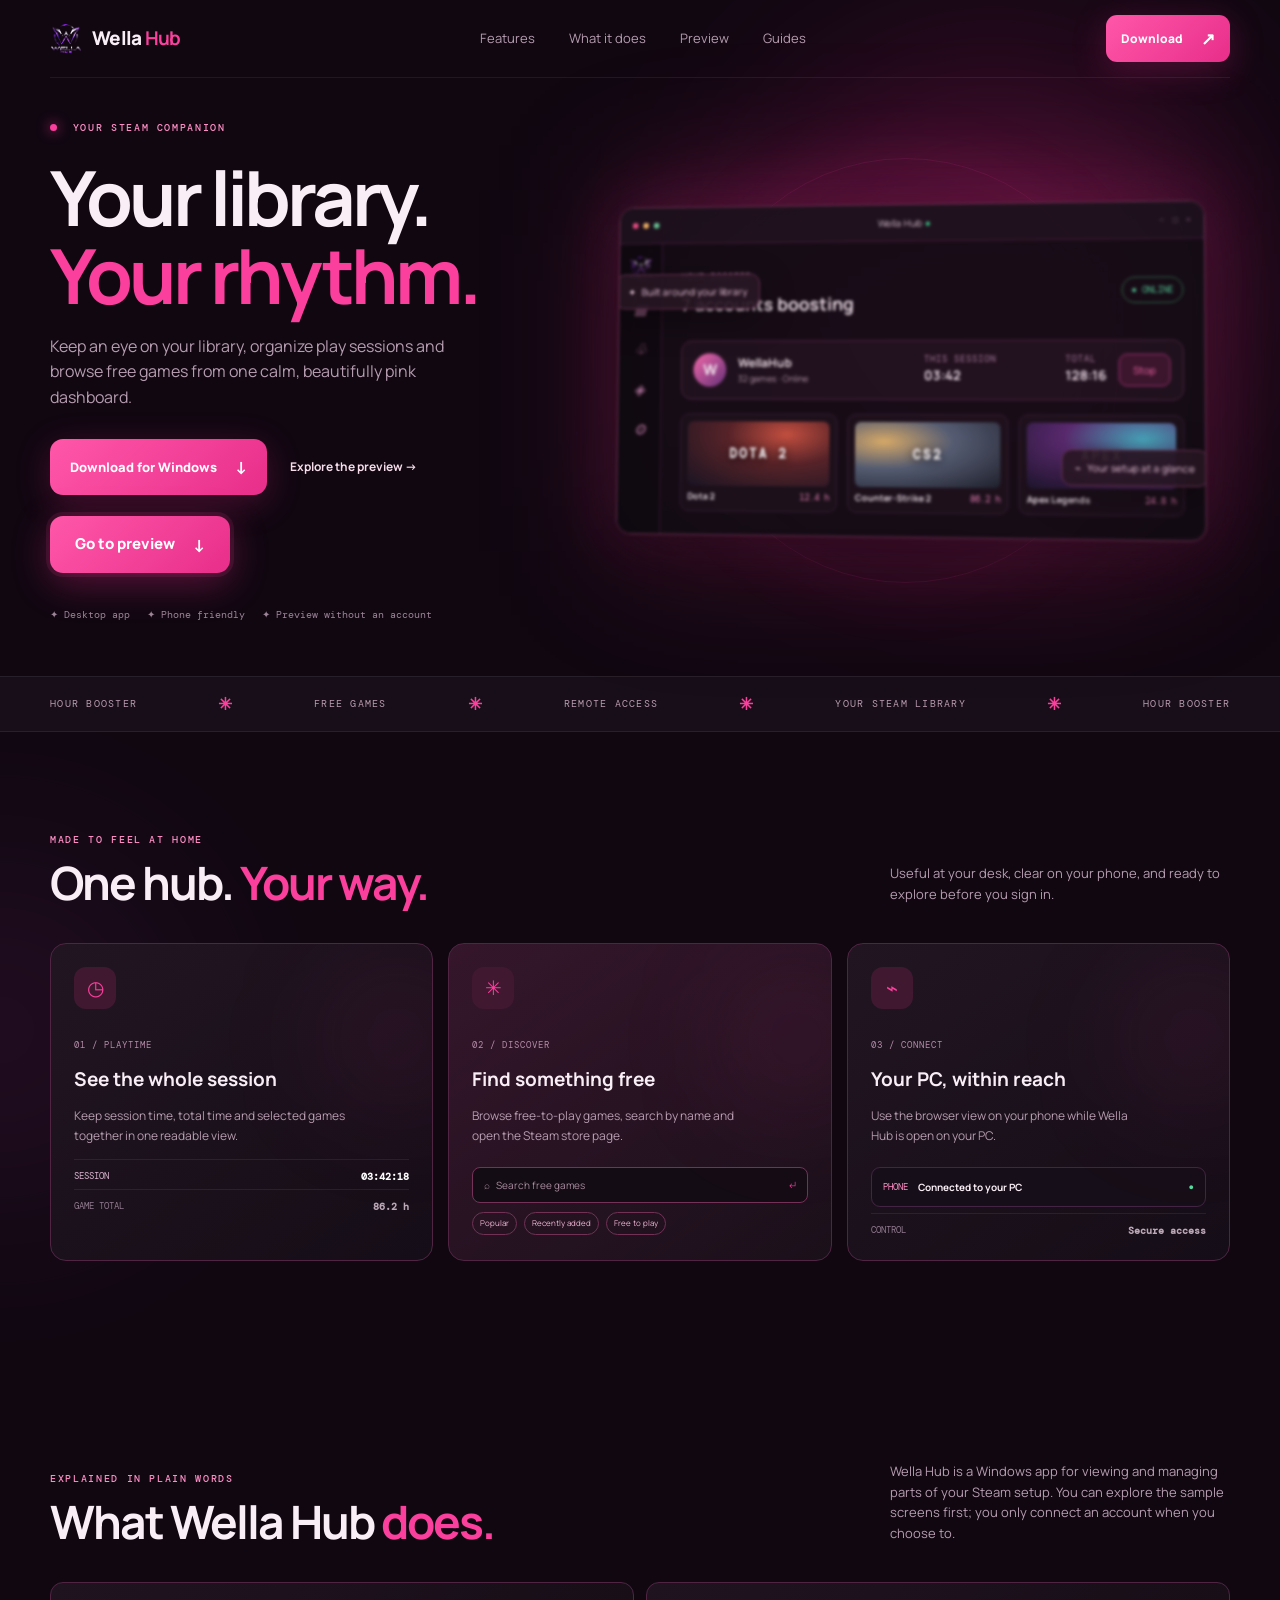
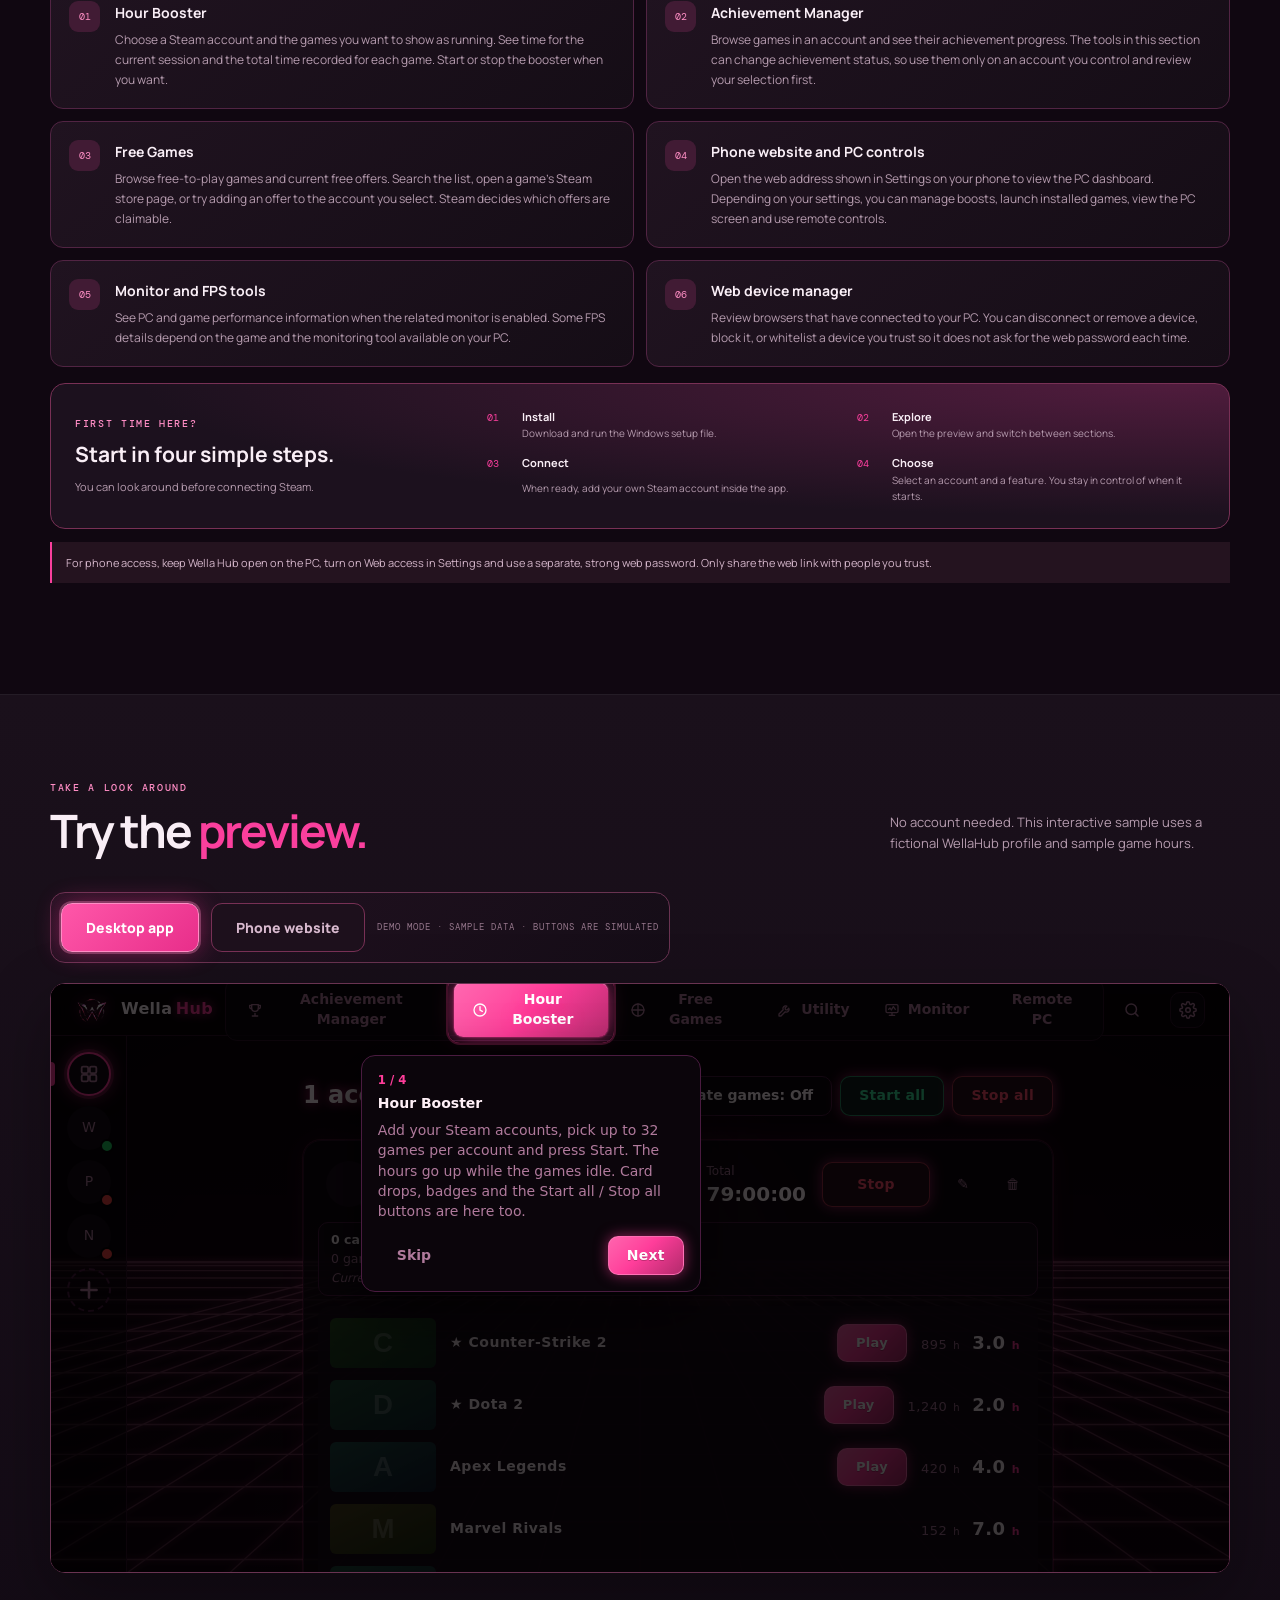
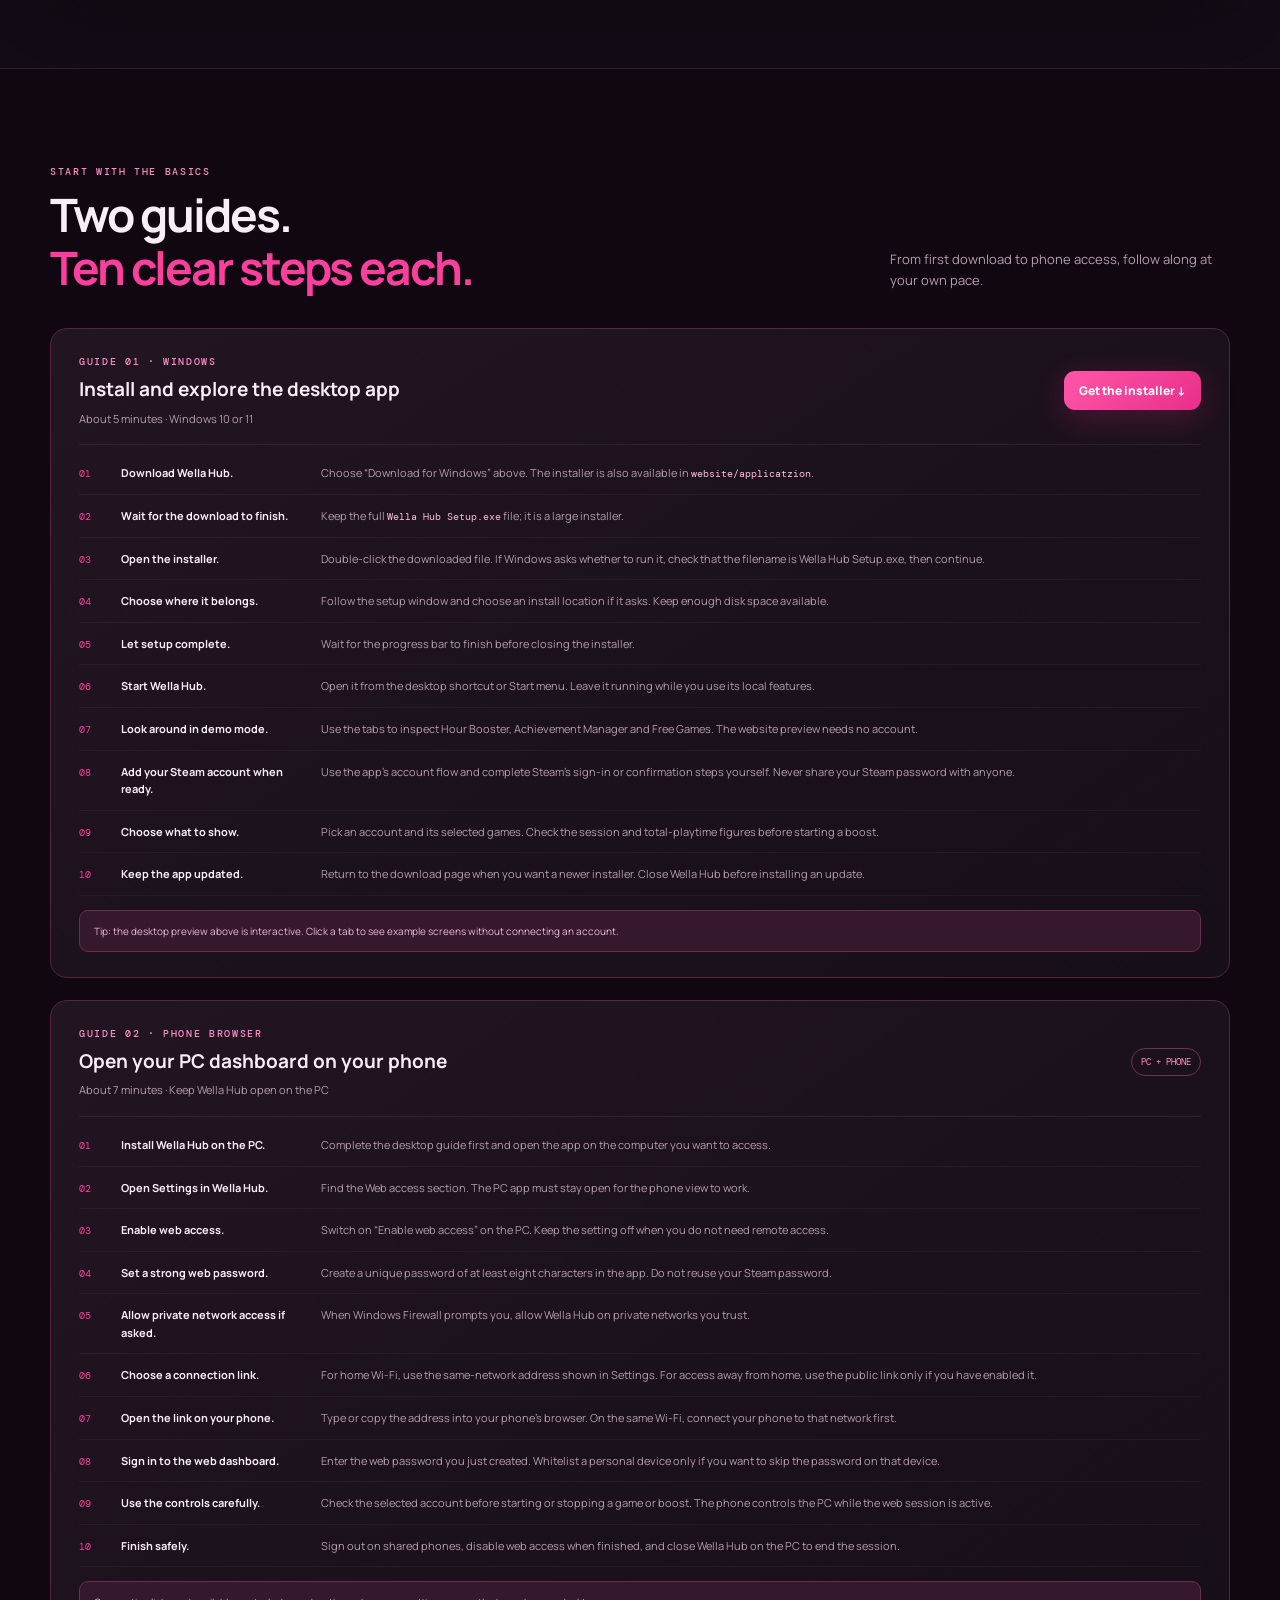
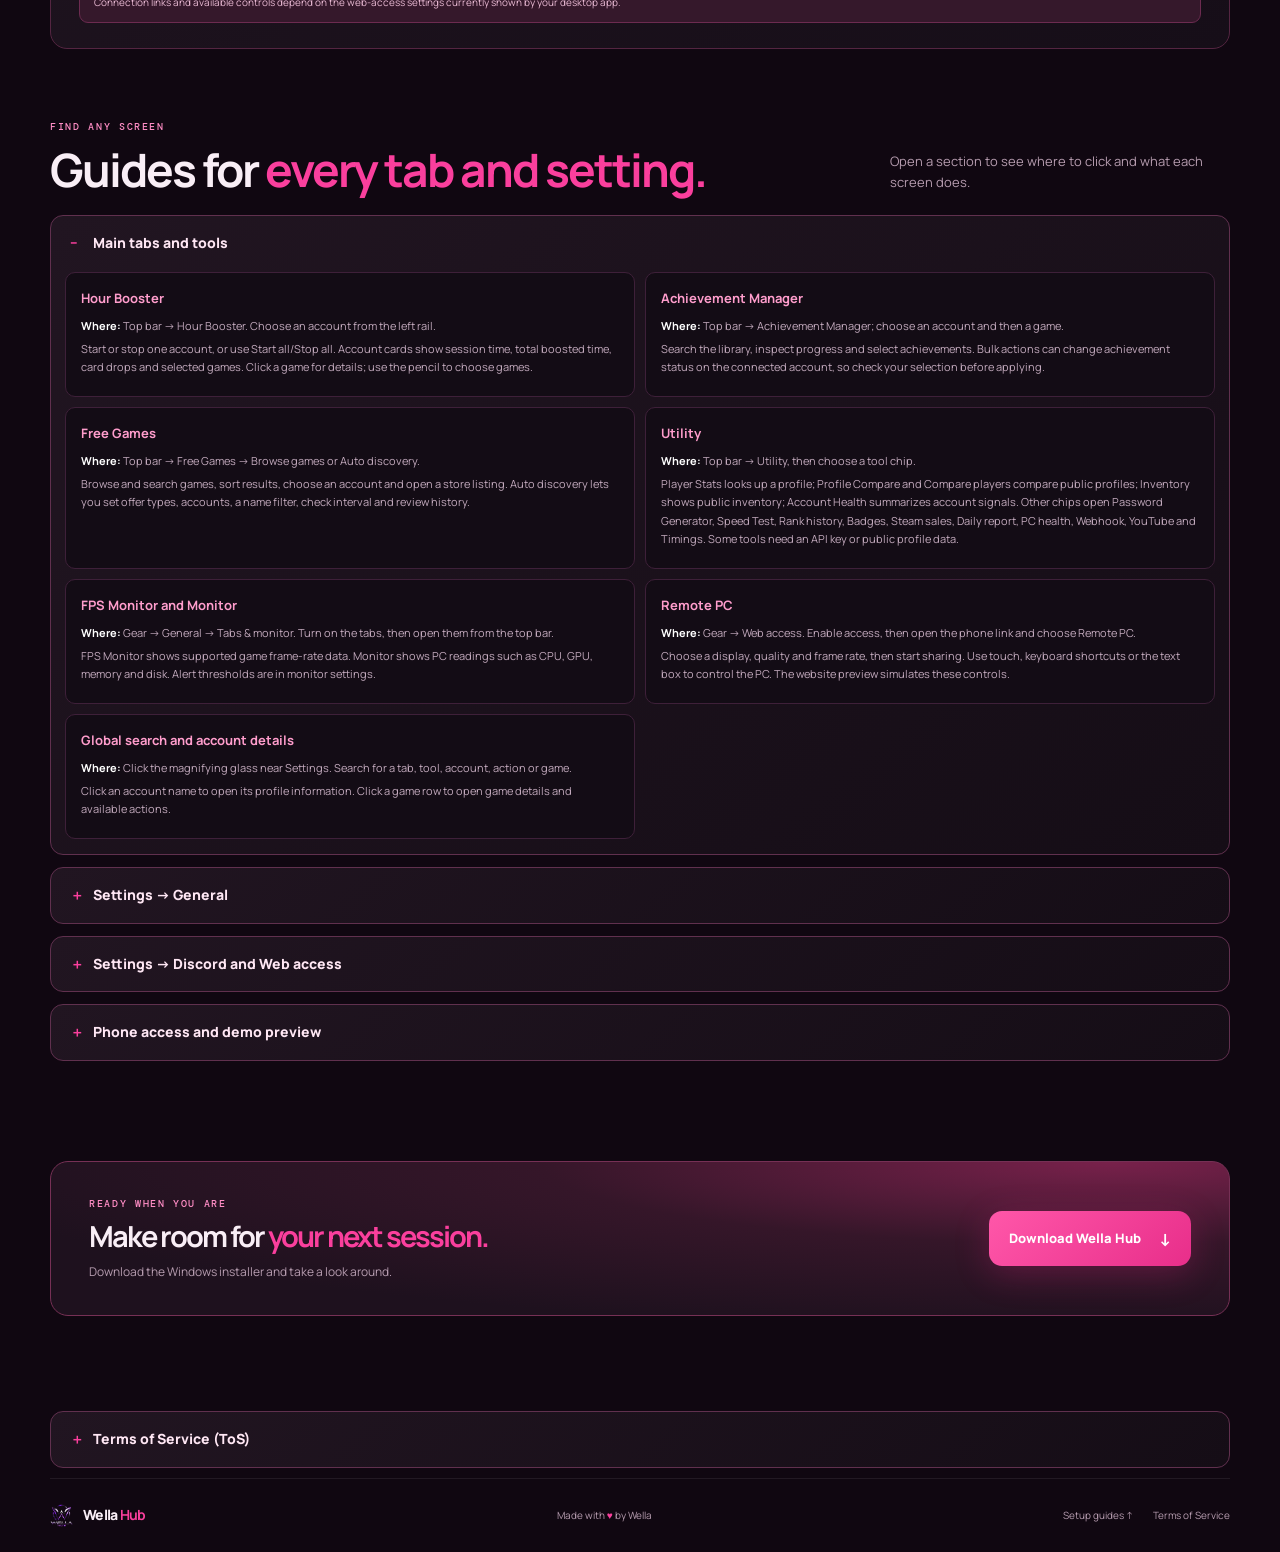
==== index.html @ 64f68278 "Update download links to version 0.7.0" ====
<!doctype html>
<html lang="en">
<head>
  <meta charset="utf-8">
  <meta name="viewport" content="width=device-width, initial-scale=1">
  <meta name="theme-color" content="#100711">
  <meta name="description" content="Wella Hub — a polished desktop companion for your Steam library, play sessions and remote access.">
  <title>Wella Hub v0.6.7 — Your library, in your hands</title>
  <link rel="icon" href="assets/logo.png">
  <link rel="stylesheet" href="site.css">
  <link rel="stylesheet" href="preview-override.css">
</head>
<body>
  <div class="glow glow-a"></div><div class="glow glow-b"></div>
  <header class="topbar wrap">
    <a class="brand" href="#top"><img src="assets/logo.png" alt="Wella Hub"><span>Wella <b>Hub</b></span></a>
    <nav><a href="#features">Features</a><a href="#what-it-does">What it does</a><a href="#preview">Preview</a><a href="#guides">Guides</a></nav>
    <a class="button small" href="https://github.com/wlak47/WellaHub/releases/download/wellahubv2/Wella.Hub.Setup.v.0.7.0.exe" download>Download <span>↗</span></a>
  </header>

  <main id="top">
    <section class="hero wrap">
      <div class="hero-copy"><div class="eyebrow"><i></i> YOUR STEAM COMPANION</div>
        <h1>Your library.<br><span>Your rhythm.</span></h1>
        <p>Keep an eye on your library, organize play sessions and browse free games from one calm, beautifully pink dashboard.</p>
        <div class="hero-actions"><a class="button" href="https://github.com/wlak47/WellaHub/releases/download/wellahubv2/Wella.Hub.Setup.v.0.7.0.exe" download>Download for Windows <span>↓</span></a><a class="textlink" href="#preview">Explore the preview <span>→</span></a></div><a class="button go-preview" href="#preview">Go to preview <span>↓</span></a>
        <div class="trust"><span>✦ Desktop app</span><span>✦ Phone friendly</span><span>✦ Preview without an account</span></div>
      </div>
      <div class="hero-art" aria-label="Wella Hub desktop preview"><div class="orbit"></div><div class="hero-window">
        <div class="window-top"><span class="dots"><i></i><i></i><i></i></span><span>Wella Hub <b>●</b></span><small>−　□　×</small></div>
        <div class="mini-layout"><aside><img src="assets/logo.png"><i>▦</i><i>♧</i><i>◈</i><i>⚙</i></aside><div class="mini-main"><div class="mini-heading"><div><small>HOUR BOOSTER</small><h3>7 accounts boosting</h3></div><span class="live">● ONLINE</span></div><div class="mini-account"><div class="avatar">W</div><div class="who"><b>WellaHub</b><small>32 games · Online</small></div><div class="mini-stat"><small>THIS SESSION</small><b>03:42</b></div><div class="mini-stat"><small>TOTAL</small><b>128:16</b></div><button>Stop</button></div>
          <div class="mini-games"><div class="mini-game"><div class="cover c1">DOTA 2</div><b>Dota 2</b><small>12.4 h</small></div><div class="mini-game"><div class="cover c2">CS2</div><b>Counter-Strike 2</b><small>86.2 h</small></div><div class="mini-game"><div class="cover c3">APEX</div><b>Apex Legends</b><small>24.8 h</small></div></div>
        </div></div>
        <div class="float-tag tag-a">✦ &nbsp; Built around your library</div><div class="float-tag tag-b">⌁ &nbsp; Your setup at a glance</div>
      </div>
    </section>

    <section class="marquee"><div class="wrap marquee-inner"><span>HOUR BOOSTER</span><b>✳</b><span>FREE GAMES</span><b>✳</b><span>REMOTE ACCESS</span><b>✳</b><span>YOUR STEAM LIBRARY</span><b>✳</b><span>HOUR BOOSTER</span></div></section>

    <section class="section wrap" id="features"><div class="section-head"><div><div class="eyebrow">MADE TO FEEL AT HOME</div><h2>One hub. <span>Your way.</span></h2></div><p>Useful at your desk, clear on your phone, and ready to explore before you sign in.</p></div>
      <div class="feature-grid"><article class="feature-card"><div class="feature-icon">◷</div><small>01 / PLAYTIME</small><h3>See the whole session</h3><p>Keep session time, total time and selected games together in one readable view.</p><div class="feature-line"><span>SESSION</span><b>03:42:18</b></div><div class="feature-line muted"><span>GAME TOTAL</span><b>86.2 h</b></div></article>
      <article class="feature-card pink-card"><div class="feature-icon">✳</div><small>02 / DISCOVER</small><h3>Find something free</h3><p>Browse free-to-play games, search by name and open the Steam store page.</p><div class="fake-search">⌕ &nbsp; Search free games <span>↵</span></div><div class="chips"><i>Popular</i><i>Recently added</i><i>Free to play</i></div></article>
      <article class="feature-card"><div class="feature-icon">⌁</div><small>03 / CONNECT</small><h3>Your PC, within reach</h3><p>Use the browser view on your phone while Wella Hub is open on your PC.</p><div class="phone-strip"><span>PHONE</span><b>Connected to your PC</b><i>●</i></div><div class="feature-line muted"><span>CONTROL</span><b>Secure access</b></div></article></div>
    </section>

    <section class="plain-guide section wrap" id="what-it-does"><div class="section-head"><div><div class="eyebrow">EXPLAINED IN PLAIN WORDS</div><h2>What Wella Hub <span>does.</span></h2></div><p>Wella Hub is a Windows app for viewing and managing parts of your Steam setup. You can explore the sample screens first; you only connect an account when you choose to.</p></div>
      <div class="plain-grid"><article><span>01</span><div><h3>Hour Booster</h3><p>Choose a Steam account and the games you want to show as running. See time for the current session and the total time recorded for each game. Start or stop the booster when you want.</p></div></article><article><span>02</span><div><h3>Achievement Manager</h3><p>Browse games in an account and see their achievement progress. The tools in this section can change achievement status, so use them only on an account you control and review your selection first.</p></div></article><article><span>03</span><div><h3>Free Games</h3><p>Browse free-to-play games and current free offers. Search the list, open a game’s Steam store page, or try adding an offer to the account you select. Steam decides which offers are claimable.</p></div></article><article><span>04</span><div><h3>Phone website and PC controls</h3><p>Open the web address shown in Settings on your phone to view the PC dashboard. Depending on your settings, you can manage boosts, launch installed games, view the PC screen and use remote controls.</p></div></article><article><span>05</span><div><h3>Monitor and FPS tools</h3><p>See PC and game performance information when the related monitor is enabled. Some FPS details depend on the game and the monitoring tool available on your PC.</p></div></article><article><span>06</span><div><h3>Web device manager</h3><p>Review browsers that have connected to your PC. You can disconnect or remove a device, block it, or whitelist a device you trust so it does not ask for the web password each time.</p></div></article></div>
      <div class="plain-start"><div><div class="eyebrow">FIRST TIME HERE?</div><h3>Start in four simple steps.</h3><p>You can look around before connecting Steam.</p></div><ol><li><b>Install</b><span>Download and run the Windows setup file.</span></li><li><b>Explore</b><span>Open the preview and switch between sections.</span></li><li><b>Connect</b><span>When ready, add your own Steam account inside the app.</span></li><li><b>Choose</b><span>Select an account and a feature. You stay in control of when it starts.</span></li></ol></div>
      <p class="plain-note">For phone access, keep Wella Hub open on the PC, turn on Web access in Settings and use a separate, strong web password. Only share the web link with people you trust.</p>
    </section>

    <section class="preview-section" id="preview"><div class="wrap"><div class="section-head"><div><div class="eyebrow">TAKE A LOOK AROUND</div><h2>Try the <span>preview.</span></h2></div><p>No account needed. This interactive sample uses a fictional WellaHub profile and sample game hours.</p></div>
      <div class="preview-switch"><button class="selected" data-preview="desktop">Desktop app</button><button data-preview="phone">Phone website</button><span>DEMO MODE · SAMPLE DATA · BUTTONS ARE SIMULATED</span></div>
      <div class="preview-app-wrap" id="demo"><iframe class="app-preview-frame" src="preview-app/index.html?nosplash=1" title="Interactive Wella Hub desktop preview" loading="lazy"></iframe></div>
      <div class="phone-preview" id="phone-preview"><div class="phone-app-wrap"><iframe class="app-preview-frame" src="preview-app/index.html?nosplash=1" title="Interactive Wella Hub phone website preview" loading="lazy"></iframe></div><div class="phone-caption"><span class="eyebrow">THE PHONE VIEW</span><h3>Your PC dashboard,<br>in your pocket.</h3><p>This is the same Wella Hub web screen, resized the way it appears in a phone browser.</p><a class="textlink" href="#guide-phone">Read the phone setup guide →</a></div></div>
    </div></section>

    <section class="guides section wrap" id="guides"><div class="section-head"><div><div class="eyebrow">START WITH THE BASICS</div><h2>Two guides.<br><span>Ten clear steps each.</span></h2></div><p>From first download to phone access, follow along at your own pace.</p></div>
      <article class="guide-card" id="guide-desktop"><div class="guide-title"><div><div class="eyebrow">GUIDE 01 · WINDOWS</div><h3>Install and explore the desktop app</h3><p>About 5 minutes · Windows 10 or 11</p></div><a class="button small" href="https://github.com/wlak47/WellaHub/releases/download/wellahubv2/Wella.Hub.Setup.v.0.7.0.exe" download>Get the installer ↓</a></div><ol>
        <li><b>Download Wella Hub.</b><span>Choose “Download for Windows” above. The installer is also available in <code>website/applicatzion</code>.</span></li>
        <li><b>Wait for the download to finish.</b><span>Keep the full <code>Wella Hub Setup.exe</code> file; it is a large installer.</span></li>
        <li><b>Open the installer.</b><span>Double-click the downloaded file. If Windows asks whether to run it, check that the filename is Wella Hub Setup.exe, then continue.</span></li>
        <li><b>Choose where it belongs.</b><span>Follow the setup window and choose an install location if it asks. Keep enough disk space available.</span></li>
        <li><b>Let setup complete.</b><span>Wait for the progress bar to finish before closing the installer.</span></li>
        <li><b>Start Wella Hub.</b><span>Open it from the desktop shortcut or Start menu. Leave it running while you use its local features.</span></li>
        <li><b>Look around in demo mode.</b><span>Use the tabs to inspect Hour Booster, Achievement Manager and Free Games. The website preview needs no account.</span></li>
        <li><b>Add your Steam account when ready.</b><span>Use the app’s account flow and complete Steam’s sign-in or confirmation steps yourself. Never share your Steam password with anyone.</span></li>
        <li><b>Choose what to show.</b><span>Pick an account and its selected games. Check the session and total-playtime figures before starting a boost.</span></li>
        <li><b>Keep the app updated.</b><span>Return to the download page when you want a newer installer. Close Wella Hub before installing an update.</span></li>
      </ol><div class="guide-note">Tip: the desktop preview above is interactive. Click a tab to see example screens without connecting an account.</div></article>

      <article class="guide-card phone-guide" id="guide-phone"><div class="guide-title"><div><div class="eyebrow">GUIDE 02 · PHONE BROWSER</div><h3>Open your PC dashboard on your phone</h3><p>About 7 minutes · Keep Wella Hub open on the PC</p></div><span class="guide-badge">PC + PHONE</span></div><ol>
        <li><b>Install Wella Hub on the PC.</b><span>Complete the desktop guide first and open the app on the computer you want to access.</span></li>
        <li><b>Open Settings in Wella Hub.</b><span>Find the Web access section. The PC app must stay open for the phone view to work.</span></li>
        <li><b>Enable web access.</b><span>Switch on “Enable web access” on the PC. Keep the setting off when you do not need remote access.</span></li>
        <li><b>Set a strong web password.</b><span>Create a unique password of at least eight characters in the app. Do not reuse your Steam password.</span></li>
        <li><b>Allow private network access if asked.</b><span>When Windows Firewall prompts you, allow Wella Hub on private networks you trust.</span></li>
        <li><b>Choose a connection link.</b><span>For home Wi-Fi, use the same-network address shown in Settings. For access away from home, use the public link only if you have enabled it.</span></li>
        <li><b>Open the link on your phone.</b><span>Type or copy the address into your phone’s browser. On the same Wi-Fi, connect your phone to that network first.</span></li>
        <li><b>Sign in to the web dashboard.</b><span>Enter the web password you just created. Whitelist a personal device only if you want to skip the password on that device.</span></li>
        <li><b>Use the controls carefully.</b><span>Check the selected account before starting or stopping a game or boost. The phone controls the PC while the web session is active.</span></li>
        <li><b>Finish safely.</b><span>Sign out on shared phones, disable web access when finished, and close Wella Hub on the PC to end the session.</span></li>
      </ol><div class="guide-note">Connection links and available controls depend on the web-access settings currently shown by your desktop app.</div></article>
      <div class="all-guides" id="all-guides">
        <div class="section-head"><div><div class="eyebrow">FIND ANY SCREEN</div><h2>Guides for <span>every tab and setting.</span></h2></div><p>Open a section to see where to click and what each screen does.</p></div>
        <details open><summary>Main tabs and tools</summary><div class="guide-directory">
          <article><h3>Hour Booster</h3><p><b>Where:</b> Top bar → Hour Booster. Choose an account from the left rail.</p><p>Start or stop one account, or use Start all/Stop all. Account cards show session time, total boosted time, card drops and selected games. Click a game for details; use the pencil to choose games.</p></article>
          <article><h3>Achievement Manager</h3><p><b>Where:</b> Top bar → Achievement Manager; choose an account and then a game.</p><p>Search the library, inspect progress and select achievements. Bulk actions can change achievement status on the connected account, so check your selection before applying.</p></article>
          <article><h3>Free Games</h3><p><b>Where:</b> Top bar → Free Games → Browse games or Auto discovery.</p><p>Browse and search games, sort results, choose an account and open a store listing. Auto discovery lets you set offer types, accounts, a name filter, check interval and review history.</p></article>
          <article><h3>Utility</h3><p><b>Where:</b> Top bar → Utility, then choose a tool chip.</p><p>Player Stats looks up a profile; Profile Compare and Compare players compare public profiles; Inventory shows public inventory; Account Health summarizes account signals. Other chips open Password Generator, Speed Test, Rank history, Badges, Steam sales, Daily report, PC health, Webhook, YouTube and Timings. Some tools need an API key or public profile data.</p></article>
          <article><h3>FPS Monitor and Monitor</h3><p><b>Where:</b> Gear → General → Tabs &amp; monitor. Turn on the tabs, then open them from the top bar.</p><p>FPS Monitor shows supported game frame-rate data. Monitor shows PC readings such as CPU, GPU, memory and disk. Alert thresholds are in monitor settings.</p></article>
          <article><h3>Remote PC</h3><p><b>Where:</b> Gear → Web access. Enable access, then open the phone link and choose Remote PC.</p><p>Choose a display, quality and frame rate, then start sharing. Use touch, keyboard shortcuts or the text box to control the PC. The website preview simulates these controls.</p></article>
          <article><h3>Global search and account details</h3><p><b>Where:</b> Click the magnifying glass near Settings. Search for a tab, tool, account, action or game.</p><p>Click an account name to open its profile information. Click a game row to open game details and available actions.</p></article>
        </div></details>
        <details><summary>Settings → General</summary><div class="guide-directory">
          <article><h3>Appearance</h3><p><b>Where:</b> Gear → General → Appearance.</p><p>Choose language, theme, accent colour, font, text size, corner style and theme presets. The interface language applies to available translated labels.</p></article>
          <article><h3>Background</h3><p><b>Where:</b> Gear → General → Background.</p><p>Choose a built-in background or upload one. Adjust blur, visibility, darkness, saturation, colour shift, zoom, fit, position and movement. Reset sliders to restore defaults.</p></article>
          <article><h3>Buttons</h3><p><b>Where:</b> Gear → General → Buttons.</p><p>Set colours for primary, Start and Stop buttons with presets, the colour picker or a hex value. Reset to default colours any time.</p></article>
          <article><h3>Notifications</h3><p><b>Where:</b> Gear → General → Notifications.</p><p>Choose the notification shape, preview it, enable desktop notifications and sound, adjust volume, choose event alerts, and try Test notification/Test alert.</p></article>
          <article><h3>Tabs &amp; monitor</h3><p><b>Where:</b> Gear → General → Tabs &amp; monitor.</p><p>Show or hide FPS Monitor, Monitor, Utility and Free Games in the top navigation.</p></article>
          <article><h3>Startup</h3><p><b>Where:</b> Gear → General → Startup.</p><p>Choose whether the app starts with Windows, Hour Booster starts automatically, and Free Games discovery starts automatically.</p></article>
          <article><h3>Mini widget</h3><p><b>Where:</b> Gear → General → Mini widget.</p><p>Enable the compact widget and adjust its size, opacity, position and accent. Close it from its own controls.</p></article>
          <article><h3>API keys</h3><p><b>Where:</b> Gear → General → API keys.</p><p>Add or remove optional Steam, FACEIT or Leetify keys for tools that use them. Keep keys private; the website demo does not save or send keys.</p></article>
        </div></details>
        <details><summary>Settings → Discord and Web access</summary><div class="guide-directory">
          <article><h3>Discord Rich Presence</h3><p><b>Where:</b> Gear → Discord.</p><p>Enable Rich Presence, set the Discord Application ID and display name, edit the two status lines, preview them and choose whether total hours are added automatically. Auto setup fills the basic fields.</p></article>
          <article><h3>Web access</h3><p><b>Where:</b> Gear → Web access.</p><p>Enable the web service, set its password and port, and copy a same-network address for your phone. The optional public link can be managed here when available.</p></article>
          <article><h3>Connected devices</h3><p><b>Where:</b> Gear → Web access → Web Device Manager.</p><p>Refresh the device list, whitelist or unwhitelist a device, block or unblock it, disconnect its session, or remove its record.</p></article>
        </div></details>
        <details><summary>Phone access and demo preview</summary><div class="guide-directory">
          <article><h3>Open the phone website</h3><p><b>Where:</b> PC app → Gear → Web access; phone browser → copied address.</p><p>Keep the PC app open, sign in with the web password and use the navigation available to that session. Settings and account menus stay available from their icons.</p></article>
          <article><h3>Preview mode</h3><p><b>Where:</b> Preview → Desktop app or Phone website.</p><p>The preview uses sample accounts. Its buttons do not start a real boost, launch games, change achievements, claim offers, share your screen or control your PC. Browser alert boxes are replaced with small in-app preview messages.</p></article>
        </div></details>
      </div>
    </section>

    <section class="download-band wrap"><div><div class="eyebrow">READY WHEN YOU ARE</div><h2>Make room for <span>your next session.</span></h2><p>Download the Windows installer and take a look around.</p></div><a class="button" href="https://github.com/wlak47/WellaHub/releases/download/wellahubv2/Wella.Hub.Setup.v.0.7.0.exe" download>Download Wella Hub <span>↓</span></a></section>
  </main>
  <section class="tos wrap" id="terms"><details><summary>Terms of Service (ToS)</summary><div><p>Wella Hub is provided as-is for personal use. You are responsible for the accounts you connect and the actions you choose. Follow Steam’s terms and the rules of any service you use.</p><p>The website preview uses fictional sample data. Its buttons do not control your computer or contact Steam. Features in the installed app may read or change data only after you choose to connect and use them.</p><p>Keep passwords, API keys and remote-access links private. Use remote access only on devices and networks you trust. You can disable web access in the app’s Settings.</p><p>Availability and results can depend on Steam, third-party services, network access and your settings. The app and site may change as they are updated.</p><p>By downloading or using Wella Hub, you agree to use it lawfully and accept these terms. If you do not agree, do not use the app.</p></div></details></section>
  <footer class="wrap footer"><a class="brand" href="#top"><img src="assets/logo.png" alt=""><span>Wella <b>Hub</b></span></a><span>Made with <b>♥</b> by Wella</span><div><a href="#guides">Setup guides ↑</a><a href="#terms">Terms of Service</a></div></footer>
  <script src="site.js"></script>
</body>
</html>
---- site.css ----
@import url('https://fonts.googleapis.com/css2?family=DM+Mono:wght@400;500&family=Manrope:wght@400;500;600;700;800&display=swap');
:root{--bg:#100711;--panel:#1b101b;--panel2:#231321;--pink:#fa3f9d;--pink2:#ff8dc5;--text:#f9eef6;--mut:#b69caf;--line:#512443;--mono:'DM Mono',monospace;--sans:Manrope,Segoe UI,sans-serif}*{box-sizing:border-box}html{scroll-behavior:smooth;scroll-padding-top:80px}body{margin:0;background:var(--bg);color:var(--text);font:15px/1.6 var(--sans);overflow-x:hidden}a{color:inherit;text-decoration:none}.wrap{width:min(1180px,calc(100% - 48px));margin-inline:auto}.glow{position:absolute;pointer-events:none;z-index:-1;border-radius:50%;filter:blur(100px);opacity:.22}.glow-a{width:470px;height:470px;background:#da1f83;top:50px;right:4%}.glow-b{width:360px;height:360px;background:#8f3985;top:850px;left:-180px;opacity:.14}.topbar{height:78px;display:flex;align-items:center;justify-content:space-between;border-bottom:1px solid #ffffff12;position:relative;z-index:2}.brand{display:flex;align-items:center;gap:10px;font-weight:800;font-size:19px;letter-spacing:-.7px}.brand img{width:32px;height:32px;object-fit:contain}.brand b,.footer>span b{color:var(--pink)}nav{display:flex;gap:34px;color:var(--mut);font-size:13px}nav a:hover,.textlink:hover{color:white}.button{display:inline-flex;align-items:center;justify-content:center;gap:18px;padding:14px 20px;border-radius:13px;background:linear-gradient(135deg,#ff57a9,#e82e8a);box-shadow:0 8px 35px #f52b8d3d;color:white;font-weight:800;font-size:13px;transition:.2s transform,.2s box-shadow}.button:hover{transform:translateY(-2px);box-shadow:0 10px 40px #f52b8d66}.button span{font-size:17px}.button.small{padding:10px 15px;font-size:12px;border-radius:11px}.hero{min-height:590px;display:grid;grid-template-columns:.86fr 1.14fr;align-items:center;gap:40px;padding-top:42px;padding-bottom:55px}.eyebrow{font:500 10px/1.5 var(--mono);letter-spacing:1.65px;color:var(--pink2)}.eyebrow i{width:7px;height:7px;display:inline-block;border-radius:50%;background:var(--pink);box-shadow:0 0 13px var(--pink);margin-right:8px}.hero h1{font-size:clamp(48px,6vw,76px);line-height:1.03;letter-spacing:-4px;margin:23px 0 19px}.hero h1 span,h2 span{color:var(--pink)}.hero-copy>p{color:var(--mut);font-size:16px;max-width:435px}.hero-actions{display:flex;align-items:center;gap:23px;margin-top:29px}.textlink{font-weight:700;font-size:12px;color:#f7ddec}.trust{display:flex;flex-wrap:wrap;gap:17px;margin-top:35px;color:#9d8497;font:10px var(--mono)}.hero-art{position:relative;min-height:420px;display:grid;place-items:center}.orbit{position:absolute;width:425px;height:425px;border:1px solid #f83c9d25;border-radius:50%;box-shadow:0 0 75px #ed2d8c17,inset 0 0 65px #ec2d8c12}.hero-window{width:min(590px,100%);background:#100a12;border:1px solid #703255;border-radius:15px;box-shadow:0 22px 85px #0009,0 0 45px #ea31911b;transform:perspective(1100px) rotateY(-5deg) rotateX(2deg);overflow:hidden;position:relative}.window-top{height:37px;background:#1a101b;border-bottom:1px solid #3b1a34;display:flex;align-items:center;justify-content:space-between;padding:0 13px;color:#d8c4d1;font-size:10px}.window-top>b,.window-top span b{color:#34ce8a}.window-top small{color:#8d7087}.dots{display:flex;gap:5px}.dots i{width:6px;height:6px;background:#fa508d;border-radius:50%}.dots i:nth-child(2){background:#ffbd67}.dots i:nth-child(3){background:#6bd39c}.mini-layout{display:grid;grid-template-columns:45px 1fr;min-height:295px}.mini-layout aside{background:#0c080e;border-right:1px solid #321a30;display:flex;align-items:center;flex-direction:column;gap:17px;padding:12px 0;color:#ac7198}.mini-layout aside img{width:26px}.mini-main{padding:20px}.mini-heading{display:flex;align-items:center;justify-content:space-between;margin-bottom:18px}.mini-heading small,.mini-stat small{font:9px var(--mono);letter-spacing:1px;color:#ae85a4}.mini-heading h3{font-size:18px;margin:4px 0}.live{font:9px var(--mono);color:#53d89d;border:1px solid #286343;border-radius:30px;padding:6px 9px}.mini-account{display:flex;align-items:center;gap:12px;background:#1b101b;border:1px solid #48223e;border-radius:11px;padding:12px}.avatar{width:34px;height:34px;display:grid;place-items:center;border-radius:50%;background:linear-gradient(135deg,#ff70b4,#66317c);font-weight:800}.who{display:grid;min-width:120px}.who b{font-size:12px}.who small{font-size:9px;color:var(--mut)}.mini-stat{display:grid;margin-left:auto}.mini-stat b{font-size:13px}.mini-account button{background:#38152b;color:#ff68ad;border:1px solid #9f3171;border-radius:8px;padding:7px 13px;font:inherit;font-size:10px}.mini-games{display:grid;grid-template-columns:repeat(3,1fr);gap:10px;margin-top:14px}.mini-game{display:grid;grid-template-columns:1fr auto;gap:4px 8px;align-items:center;background:#170f18;border:1px solid #311d30;border-radius:9px;padding:7px}.mini-game .cover{grid-column:1/-1;height:65px;border-radius:6px}.mini-game b{font-size:9px}.mini-game small{color:var(--pink2);font:9px var(--mono)}.cover{display:grid;place-items:center;font:800 13px var(--mono);letter-spacing:2px;color:#fff;text-shadow:0 2px 10px #000}.c1{background:radial-gradient(at 70% 20%,#cc533f,#562326 42%,#151321)}.c2{background:radial-gradient(at 20% 30%,#e0b56b,#546276 42%,#19202a)}.c3{background:radial-gradient(at 78% 25%,#46b5ca,#592b73 48%,#161328)}.float-tag{position:absolute;padding:9px 12px;background:#231521ed;border:1px solid #693454;border-radius:10px;box-shadow:0 10px 35px #0007;color:#f8d5e9;font-size:10px}.tag-a{left:-4px;top:68px}.tag-b{right:-3px;bottom:52px}.marquee{border-block:1px solid #ffffff12;background:#170e19;overflow:hidden}.marquee-inner{height:54px;display:flex;align-items:center;justify-content:space-between;color:#b99aae;font:10px var(--mono);letter-spacing:1.25px}.marquee-inner b{color:var(--pink);font-size:17px}.section{padding-top:100px;padding-bottom:100px}.section-head{display:flex;align-items:end;justify-content:space-between;gap:25px;margin-bottom:34px}.section-head h2,.download-band h2{font-size:clamp(32px,4vw,46px);line-height:1.16;letter-spacing:-2px;margin:9px 0 0}.section-head>p{max-width:340px;color:var(--mut);font-size:13px;margin:0 0 4px}.feature-grid{display:grid;grid-template-columns:repeat(3,1fr);gap:15px}.feature-card{min-height:280px;border:1px solid var(--line);border-radius:16px;background:linear-gradient(145deg,#211521,#150d17);padding:23px;position:relative;overflow:hidden}.feature-card:after{content:'';position:absolute;width:150px;height:150px;border-radius:50%;background:#e9328e17;filter:blur(55px);right:-40px;top:20px}.feature-icon{width:42px;height:42px;display:grid;place-items:center;color:var(--pink);background:#401931;border-radius:12px;font-size:20px;margin-bottom:22px}.feature-card>small{font:9px var(--mono);letter-spacing:1px;color:#b68ca8}.feature-card h3{font-size:19px;margin:9px 0 7px}.feature-card p{font-size:12px;color:var(--mut);max-width:280px}.feature-line{border-top:1px solid #ffffff12;padding:10px 0 0;margin-top:14px;display:flex;justify-content:space-between;font:9px var(--mono);color:#dbb4ce}.feature-line b{color:#fff;font-size:10px}.feature-line.muted{margin-top:6px;color:#917a8e}.feature-line.muted b{color:#bca7b7}.pink-card{background:linear-gradient(145deg,#35162b,#1a101a)}.fake-search{padding:9px 11px;border:1px solid #753258;background:#140c15;border-radius:8px;color:#a98c9f;font-size:10px;margin-top:22px}.fake-search span{float:right;color:var(--pink)}.chips{display:flex;gap:7px;margin-top:9px}.chips i{font-style:normal;font-size:8px;color:#eeb5d3;border:1px solid #713154;border-radius:20px;padding:4px 7px}.phone-strip{display:flex;align-items:center;gap:10px;background:#160e18;border:1px solid #432442;border-radius:9px;padding:11px;margin-top:22px}.phone-strip span{font:9px var(--mono);color:var(--pink2)}.phone-strip b{font-size:10px}.phone-strip i{margin-left:auto;color:#54dc9e;font-size:9px}.preview-section{padding:85px 0 95px;border-block:1px solid #ffffff12;background:linear-gradient(180deg,#1a101b,#130b15)}.preview-switch{display:flex;align-items:center;gap:7px;margin-bottom:15px}.preview-switch button,.demo-tabs button{background:transparent;border:1px solid transparent;color:#b897aa;padding:9px 13px;border-radius:8px;font:600 11px var(--sans);cursor:pointer}.preview-switch button.selected,.preview-switch button:hover{background:#32172b;border-color:#713252;color:#fff}.preview-switch>span{margin-left:auto;color:#96778c;font:9px var(--mono);letter-spacing:1px}.preview-frame{border:1px solid #693351;border-radius:15px;background:#100a12;overflow:hidden;box-shadow:0 25px 70px #0005;min-height:430px}.demo-top{height:54px;border-bottom:1px solid #45223c;display:flex;align-items:center;gap:9px;padding:0 15px;background:#170e18}.demo-top>img{width:25px;height:25px}.demo-top>b{font-size:12px}.demo-top em{font-style:normal;color:var(--pink)}.demo-tabs{display:flex;gap:3px;margin-left:auto}.demo-tabs button{font-size:10px}.demo-tabs button.active{background:#f43d99;color:white;box-shadow:0 3px 15px #f43d9944}.settings{background:none;color:#bb8eac;border:1px solid #542749;border-radius:7px;padding:6px}.demo-body{display:grid;grid-template-columns:50px 1fr;min-height:374px}.demo-rail{border-right:1px solid #381b32;padding:14px 8px;display:flex;flex-direction:column;gap:10px;align-items:center;background:#0d080f}.demo-rail button{width:31px;height:31px;border:0;border-radius:9px;background:none;color:#936d89}.demo-rail .rail-active{background:#551f43;color:#ff8fc7}.rail-bottom{margin-top:auto;font:8px var(--mono);color:#936d89;writing-mode:vertical-rl;letter-spacing:2px}.demo-content{padding:27px;min-width:0}.demo-title{display:flex;align-items:center;justify-content:space-between;margin-bottom:19px}.demo-title h3{font-size:19px;margin:2px 0}.demo-title small{font:9px var(--mono);color:#ad85a2;letter-spacing:1px}.demo-buttons{display:flex;gap:8px}.demo-buttons button{border:1px solid #713154;background:#281324;color:#fc75b2;border-radius:8px;padding:8px 11px;font:600 10px var(--sans)}.demo-buttons .hot{background:var(--pink);color:white}.demo-summary{display:flex;align-items:center;gap:13px;padding:13px;border:1px solid #48223e;border-radius:11px;background:#1c111c}.demo-summary .avatar{width:40px;height:40px}.demo-user{display:grid}.demo-user b{font-size:12px}.demo-user small{font-size:10px;color:var(--mut)}.demo-metric{margin-left:auto;display:grid;gap:3px}.demo-metric small{font:8px var(--mono);color:#aa83a0}.demo-metric b{font-size:13px}.demo-games{display:grid;grid-template-columns:repeat(3,minmax(0,1fr));gap:11px;margin-top:14px}.demo-game{border:1px solid #382038;border-radius:10px;overflow:hidden;background:#1a111b}.demo-game .cover{height:105px}.demo-game-info{padding:10px;display:flex;justify-content:space-between;align-items:center;gap:6px}.demo-game-info b{font-size:10px}.demo-game-info span{white-space:nowrap;font:9px var(--mono);color:#a993a5}.demo-game-info span strong{color:#ef8cbe}.demo-notice{margin-top:13px;color:#886d81;font-size:9px}.demo-list{display:grid;gap:9px}.demo-row{display:flex;align-items:center;gap:12px;padding:10px;border:1px solid #392039;background:#190f1a;border-radius:9px}.demo-row .cover{width:70px;height:40px;border-radius:5px;font-size:9px}.demo-row div{display:grid;flex:1}.demo-row b{font-size:11px}.demo-row small{font-size:9px;color:var(--mut)}.demo-row button{border:1px solid #78345c;background:#2b1527;color:#ff8cc2;border-radius:7px;padding:7px 10px;font:10px var(--sans)}.demo-empty{padding:30px;border:1px dashed #58304e;border-radius:11px;color:#b898ae;text-align:center;font-size:12px}.phone-preview{display:none;align-items:center;justify-content:center;gap:70px;min-height:580px;padding:30px}.phone-preview.active{display:flex}.desktop-preview.hidden{display:none}.phone-device{width:282px;min-height:540px;border:7px solid #322433;border-radius:35px;background:#130d15;box-shadow:0 20px 70px #0009,0 0 40px #f3348d20;position:relative;overflow:hidden}.phone-notch{position:absolute;width:90px;height:17px;top:-1px;left:calc(50% - 45px);background:#322433;border-radius:0 0 12px 12px;z-index:2}.phone-bar{height:32px;padding:8px 14px 0;font-size:9px;display:flex;justify-content:space-between}.phone-web-head{display:flex;align-items:center;gap:9px;padding:9px 13px;border-bottom:1px solid #42203a}.phone-web-head img{width:27px;height:27px}.phone-web-head div{display:grid;flex:1}.phone-web-head b{font-size:11px}.phone-web-head small{color:var(--mut);font-size:8px}.phone-web-head i{font-size:9px;color:#52dc9a}.phone-web-body{padding:15px 13px}.phone-label{font:8px var(--mono);letter-spacing:.7px;color:#c691b3;display:flex;justify-content:space-between}.phone-label span{color:#55d99e}.phone-web-body h3{font-size:17px;margin:7px 0 0}.phone-web-body>p{margin:0;color:var(--mut);font-size:9px}.phone-stats{display:grid;grid-template-columns:1fr 1fr;gap:8px;margin:14px 0 10px}.phone-stats div{padding:9px;background:#211521;border:1px solid #432442;border-radius:8px;display:grid}.phone-stats small{font:7px var(--mono);color:#ad83a3}.phone-stats b{font-size:13px}.phone-stop{width:100%;padding:8px;border:1px solid #82305d;color:#ff8ac1;background:#321329;border-radius:8px;font:600 9px var(--sans)}.phone-game-title{font-size:10px;font-weight:800;margin:18px 0 7px}.phone-game-title span{float:right;color:var(--pink)}.phone-game{display:flex;gap:8px;align-items:center;padding:7px 0;border-top:1px solid #ffffff12}.phone-game .cover{width:41px;height:35px;border-radius:5px;font-size:6px;letter-spacing:0}.phone-game div{display:grid;flex:1}.phone-game b{font-size:8px}.phone-game small{font-size:7px;color:var(--mut)}.phone-game strong{font:8px var(--mono);color:#ff8ac1}.phone-nav{display:flex;justify-content:space-around;border-top:1px solid #ffffff12;padding:8px 0 2px;margin-top:5px;color:#f68dc0}.phone-nav span{display:grid;text-align:center;font-size:12px}.phone-nav small{font-size:7px;color:var(--mut)}.phone-caption{max-width:320px}.phone-caption h3{font-size:29px;line-height:1.2;letter-spacing:-1px}.phone-caption p{font-size:13px;color:var(--mut);margin-bottom:24px}.guides{padding-top:95px}.guide-card{border:1px solid #542541;background:linear-gradient(145deg,#211521,#160e18);border-radius:17px;padding:25px 28px;margin-top:16px}.guide-title{display:flex;align-items:center;justify-content:space-between;gap:20px;padding-bottom:17px;border-bottom:1px solid #ffffff12}.guide-title h3{font-size:19px;margin:5px 0}.guide-title p{font-size:11px;color:var(--mut);margin:0}.guide-badge{font:9px var(--mono);color:var(--pink2);border:1px solid #703253;padding:7px 9px;border-radius:30px;white-space:nowrap}.guide-card ol{list-style:none;margin:7px 0 0;padding:0;counter-reset:steps}.guide-card li{counter-increment:steps;display:grid;grid-template-columns:32px 190px 1fr;gap:10px;align-items:baseline;padding:12px 0;border-bottom:1px solid #ffffff0b}.guide-card li:before{content:counter(steps,decimal-leading-zero);color:var(--pink);font:10px var(--mono)}.guide-card li b{font-size:11px}.guide-card li span{font-size:11px;color:var(--mut)}code{font:10px var(--mono);color:#ffc0df}.guide-note{padding:12px 14px;background:#35182b;border:1px solid #6c2b50;border-radius:9px;color:#e9b9d3;font-size:10px;margin-top:14px}.phone-guide{margin-top:22px}.download-band{border:1px solid #763055;border-radius:18px;background:radial-gradient(ellipse at 90% 0%,#78214b 0,#351629 38%,#1e111e 78%);padding:34px 38px;display:flex;align-items:center;justify-content:space-between;margin-bottom:75px}.download-band h2{font-size:29px}.download-band p{color:var(--mut);font-size:12px;margin:9px 0 0}.footer{border-top:1px solid #ffffff13;height:74px;display:flex;align-items:center;justify-content:space-between;color:var(--mut);font-size:10px}.footer .brand{font-size:14px;color:var(--text)}.footer .brand img{width:23px;height:23px}.footer>a:last-child{color:#eac3db}
@media(max-width:850px){.hero{grid-template-columns:1fr;padding-top:65px}.hero-copy{max-width:650px}.hero-art{min-height:370px}.hero-window{max-width:590px}.feature-grid{grid-template-columns:1fr 1fr}.feature-card:last-child{grid-column:1/-1}.section-head{align-items:start;flex-direction:column}.section-head>p{max-width:500px}.phone-preview{gap:35px}.demo-top{gap:7px}.demo-tabs button{padding:8px;font-size:9px}}
@media(max-width:600px){.wrap{width:min(100% - 30px,500px)}.topbar{height:66px}.topbar nav{display:none}.brand{font-size:16px}.topbar>.button{padding:9px 11px}.hero{padding-top:55px;gap:20px;min-height:auto}.hero h1{font-size:53px;letter-spacing:-3px}.hero-copy>p{font-size:14px}.hero-actions{align-items:flex-start;flex-direction:column;gap:15px}.trust{gap:9px;font-size:8px}.hero-art{min-height:280px}.orbit{width:280px;height:280px}.hero-window{transform:none}.window-top{height:30px}.mini-layout{grid-template-columns:33px 1fr;min-height:220px}.mini-layout aside{gap:11px}.mini-layout aside img{width:20px}.mini-main{padding:11px}.mini-heading h3{font-size:14px}.mini-heading small{font-size:7px}.mini-account{gap:7px;padding:7px}.mini-account .avatar{width:27px;height:27px;font-size:11px}.who{min-width:75px}.who b{font-size:9px}.who small,.mini-stat small{font-size:7px}.mini-stat b{font-size:10px}.mini-account button{padding:5px 7px;font-size:8px}.mini-games{gap:5px;margin-top:8px}.mini-game{padding:5px;gap:3px}.mini-game .cover{height:42px;font-size:10px}.mini-game b,.mini-game small{font-size:7px}.float-tag{font-size:8px;padding:6px 8px}.tag-a{left:-5px;top:18px}.tag-b{right:-3px;bottom:8px}.marquee-inner{height:43px;min-width:660px;margin-left:15px;justify-content:flex-start;gap:19px;font-size:8px}.section{padding:70px 0}.section-head h2{font-size:35px}.feature-grid{grid-template-columns:1fr}.feature-card,.feature-card:last-child{grid-column:auto;min-height:250px}.preview-section{padding:65px 0}.preview-switch{flex-wrap:wrap}.preview-switch>span{width:100%;margin:5px 0}.preview-frame{min-height:360px}.demo-top{height:auto;min-height:48px;flex-wrap:wrap;padding:9px}.demo-tabs{order:3;width:100%;margin:0;overflow:auto}.demo-tabs button{white-space:nowrap}.demo-body{grid-template-columns:36px 1fr;min-height:300px}.demo-rail{padding:10px 3px}.demo-rail button{width:27px;height:27px}.demo-content{padding:14px 10px}.demo-title{align-items:flex-start;gap:8px}.demo-title h3{font-size:15px}.demo-title small{font-size:7px}.demo-buttons button{padding:6px;font-size:8px}.demo-summary{padding:8px;gap:7px;flex-wrap:wrap}.demo-summary .avatar{width:29px;height:29px}.demo-user b{font-size:9px}.demo-user small{font-size:8px}.demo-metric small{font-size:6px}.demo-metric b{font-size:10px}.demo-games{gap:5px}.demo-game .cover{height:58px;font-size:9px}.demo-game-info{padding:6px;display:grid}.demo-game-info b,.demo-game-info span{font-size:7px}.demo-notice{font-size:7px}.demo-row{gap:7px;padding:7px}.demo-row .cover{width:42px;height:30px;font-size:7px}.demo-row b{font-size:8px}.demo-row small{font-size:7px}.demo-row button{padding:5px 6px;font-size:7px}.phone-preview.active{flex-direction:column;gap:28px;padding:25px 0}.phone-device{width:270px}.phone-caption{text-align:center;padding:0 18px}.phone-caption h3{font-size:25px}.guides{padding-top:70px}.guide-card{padding:17px 14px}.guide-title{align-items:flex-start;flex-direction:column}.guide-title h3{font-size:17px}.guide-card li{grid-template-columns:26px 1fr;gap:5px 8px}.guide-card li b{font-size:11px}.guide-card li span{grid-column:2;font-size:10px}.guide-card li:before{grid-row:span 2}.download-band{padding:24px 18px;align-items:flex-start;flex-direction:column;gap:19px;margin-bottom:45px}.download-band h2{font-size:25px}.footer{height:auto;min-height:75px;gap:10px;flex-wrap:wrap}.footer>span{font-size:8px}}
---- preview-override.css ----
.preview-app-wrap{height:590px;border:1px solid #693351;border-radius:15px;background:#070307;overflow:hidden;box-shadow:0 25px 70px #0005}
.preview-app-wrap.hidden{display:none}
.app-preview-frame{display:block;width:100%;height:100%;border:0;background:#070307}
.phone-preview{display:none;align-items:center;justify-content:center;gap:70px;min-height:810px;padding:30px}
.phone-preview.active{display:flex}
.phone-app-wrap{width:390px;height:780px;border:8px solid #322433;border-radius:36px;background:#070307;box-shadow:0 20px 70px #0009,0 0 40px #f3348d20;overflow:hidden;flex:none}
.phone-caption{max-width:320px}
.phone-caption h3{font-size:29px;line-height:1.2;letter-spacing:-1px}
.phone-caption p{font-size:13px;color:var(--mut);margin-bottom:24px}
.plain-grid{display:grid;grid-template-columns:repeat(2,minmax(0,1fr));gap:12px}
.plain-grid article{display:flex;gap:15px;padding:18px;border:1px solid #512443;border-radius:13px;background:linear-gradient(140deg,#201320,#150d16)}
.plain-grid article>span{display:grid;place-items:center;flex:none;width:31px;height:31px;border-radius:9px;background:#411b34;color:#ff8fc5;font:10px var(--mono)}
.plain-grid h3{font-size:14px;margin:1px 0 6px}.plain-grid p{margin:0;color:var(--mut);font-size:12px;line-height:1.65}
.plain-start{margin-top:16px;padding:24px;border:1px solid #783055;border-radius:15px;background:radial-gradient(ellipse at 95% 0%,#501c3d,#1c111e 65%);display:grid;grid-template-columns:.7fr 1.3fr;gap:25px;align-items:center}
.plain-start h3{font-size:21px;margin:7px 0}.plain-start p{font-size:11px;color:var(--mut);margin:0}
.plain-start ol{display:grid;grid-template-columns:repeat(2,1fr);gap:13px 22px;list-style:none;margin:0;padding:0;counter-reset:start}
.plain-start li{counter-increment:start;display:grid;grid-template-columns:27px 1fr;column-gap:8px;align-items:baseline}.plain-start li:before{content:counter(start,decimal-leading-zero);grid-row:span 2;color:var(--pink);font:10px var(--mono)}.plain-start li b{font-size:11px}.plain-start li span{font-size:10px;color:var(--mut)}
.plain-note{padding:12px 14px;border-left:2px solid var(--pink);background:#24131f;color:#d4b6ca;font-size:11px;margin-top:13px}
.hero-window{filter:blur(1.6px);opacity:.92;box-shadow:0 22px 85px #0009,0 0 70px #ea319144}.hero-art:before{content:"";position:absolute;inset:7%;background:#ec2d8c44;filter:blur(68px);pointer-events:none}
.go-preview{display:inline-flex;margin-top:21px;padding:15px 25px;font-size:15px;box-shadow:0 0 0 4px #fa3f9d1c,0 10px 38px #f52b8d55}
.preview-switch{gap:12px;margin:0 0 20px;padding:10px;border:1px solid #693351;border-radius:15px;background:linear-gradient(130deg,#241222,#150d17);width:max-content;max-width:100%}
.preview-switch button{padding:14px 24px;border:1px solid #783055;border-radius:11px;background:#1d101c;color:#d8b9ce;font-size:14px;font-weight:800;transition:.2s}
.preview-switch button.selected{background:linear-gradient(135deg,#ff57a9,#e82e8a);border-color:#ff8dc5;color:white;box-shadow:0 0 25px #f52b8d72,0 0 0 2px #ff9ecb55}
.all-guides{margin-top:70px}.all-guides .section-head{margin-bottom:18px}.all-guides details,.tos details{margin-top:12px;border:1px solid #60304e;border-radius:13px;background:linear-gradient(140deg,#211521,#150d16);overflow:hidden}.all-guides summary,.tos summary{list-style:none;cursor:pointer;padding:16px 19px;font-weight:800;font-size:14px;color:#ffe7f4}.all-guides summary::-webkit-details-marker,.tos summary::-webkit-details-marker{display:none}.all-guides summary:before,.tos summary:before{content:'＋';display:inline-block;width:23px;color:var(--pink);font-weight:900}.all-guides details[open]>summary:before,.tos details[open]>summary:before{content:'−'}.guide-directory{display:grid;grid-template-columns:repeat(2,minmax(0,1fr));gap:10px;padding:2px 14px 15px}.guide-directory article{padding:15px;border:1px solid #3e2039;border-radius:10px;background:#130c15}.guide-directory h3{font-size:13px;margin:0 0 8px;color:#ff9dcc}.guide-directory p{font-size:11px;line-height:1.65;color:#c3aabd;margin:5px 0}.guide-directory p b{color:#fff}.tos{padding:20px 0 10px}.tos details{margin:0}.tos details>div{padding:0 20px 14px}.tos p{color:var(--mut);font-size:11px;line-height:1.7}.footer>div{display:flex;gap:20px}
@media(max-width:650px){.plain-grid{grid-template-columns:1fr}.plain-start{grid-template-columns:1fr;padding:18px}.plain-start ol{grid-template-columns:1fr}.plain-start li{grid-template-columns:30px 1fr}}
@media(max-width:600px){.preview-app-wrap{height:500px}.phone-preview.active{flex-direction:column;gap:28px;padding:25px 0}.phone-app-wrap{width:min(390px,100%);height:760px;border-width:5px;border-radius:25px}.phone-preview{min-height:auto}.phone-caption{text-align:center;padding:0 18px}.phone-caption h3{font-size:25px}.preview-switch{width:100%;display:grid;grid-template-columns:1fr 1fr;padding:7px;gap:6px}.preview-switch button{padding:12px 8px;font-size:12px}.preview-switch>span{grid-column:1/-1;text-align:center;font-size:8px}.guide-directory{grid-template-columns:1fr}.go-preview{font-size:14px;padding:13px 20px}.hero-window{filter:blur(1px)}}
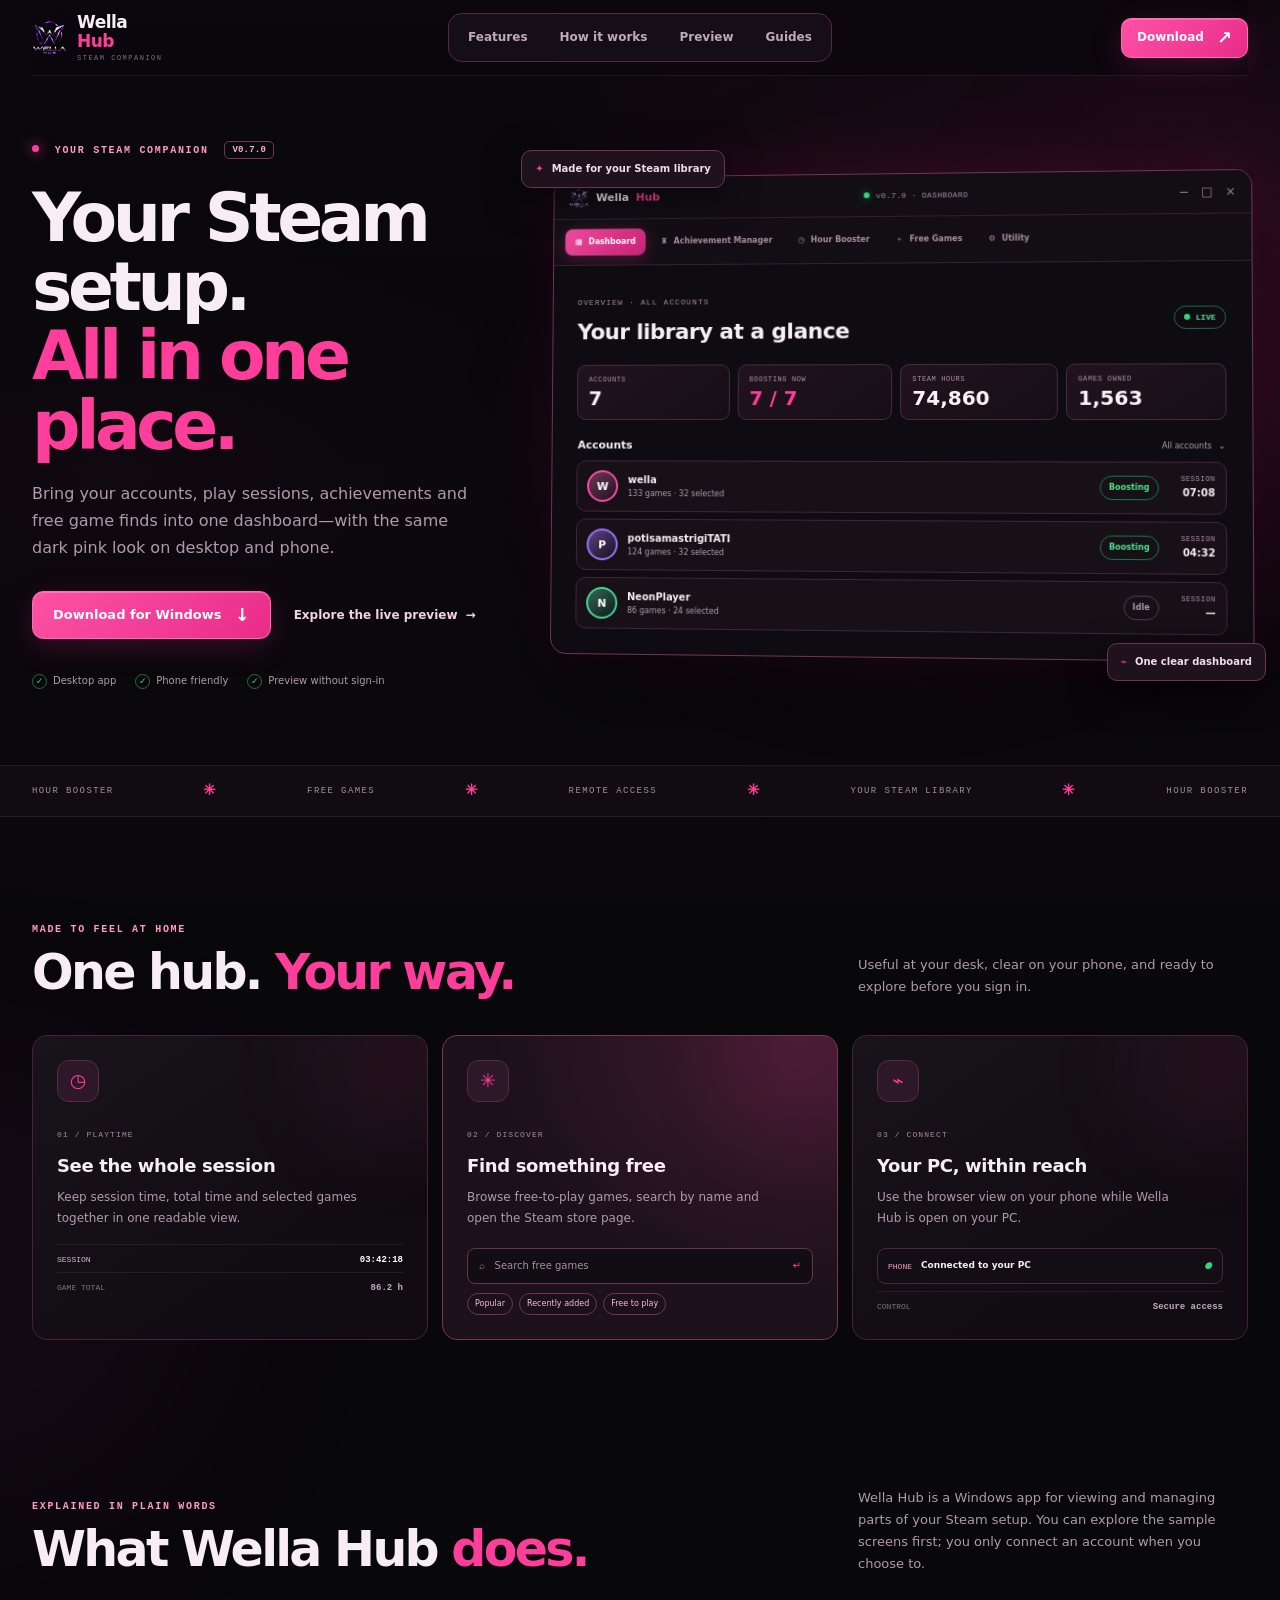
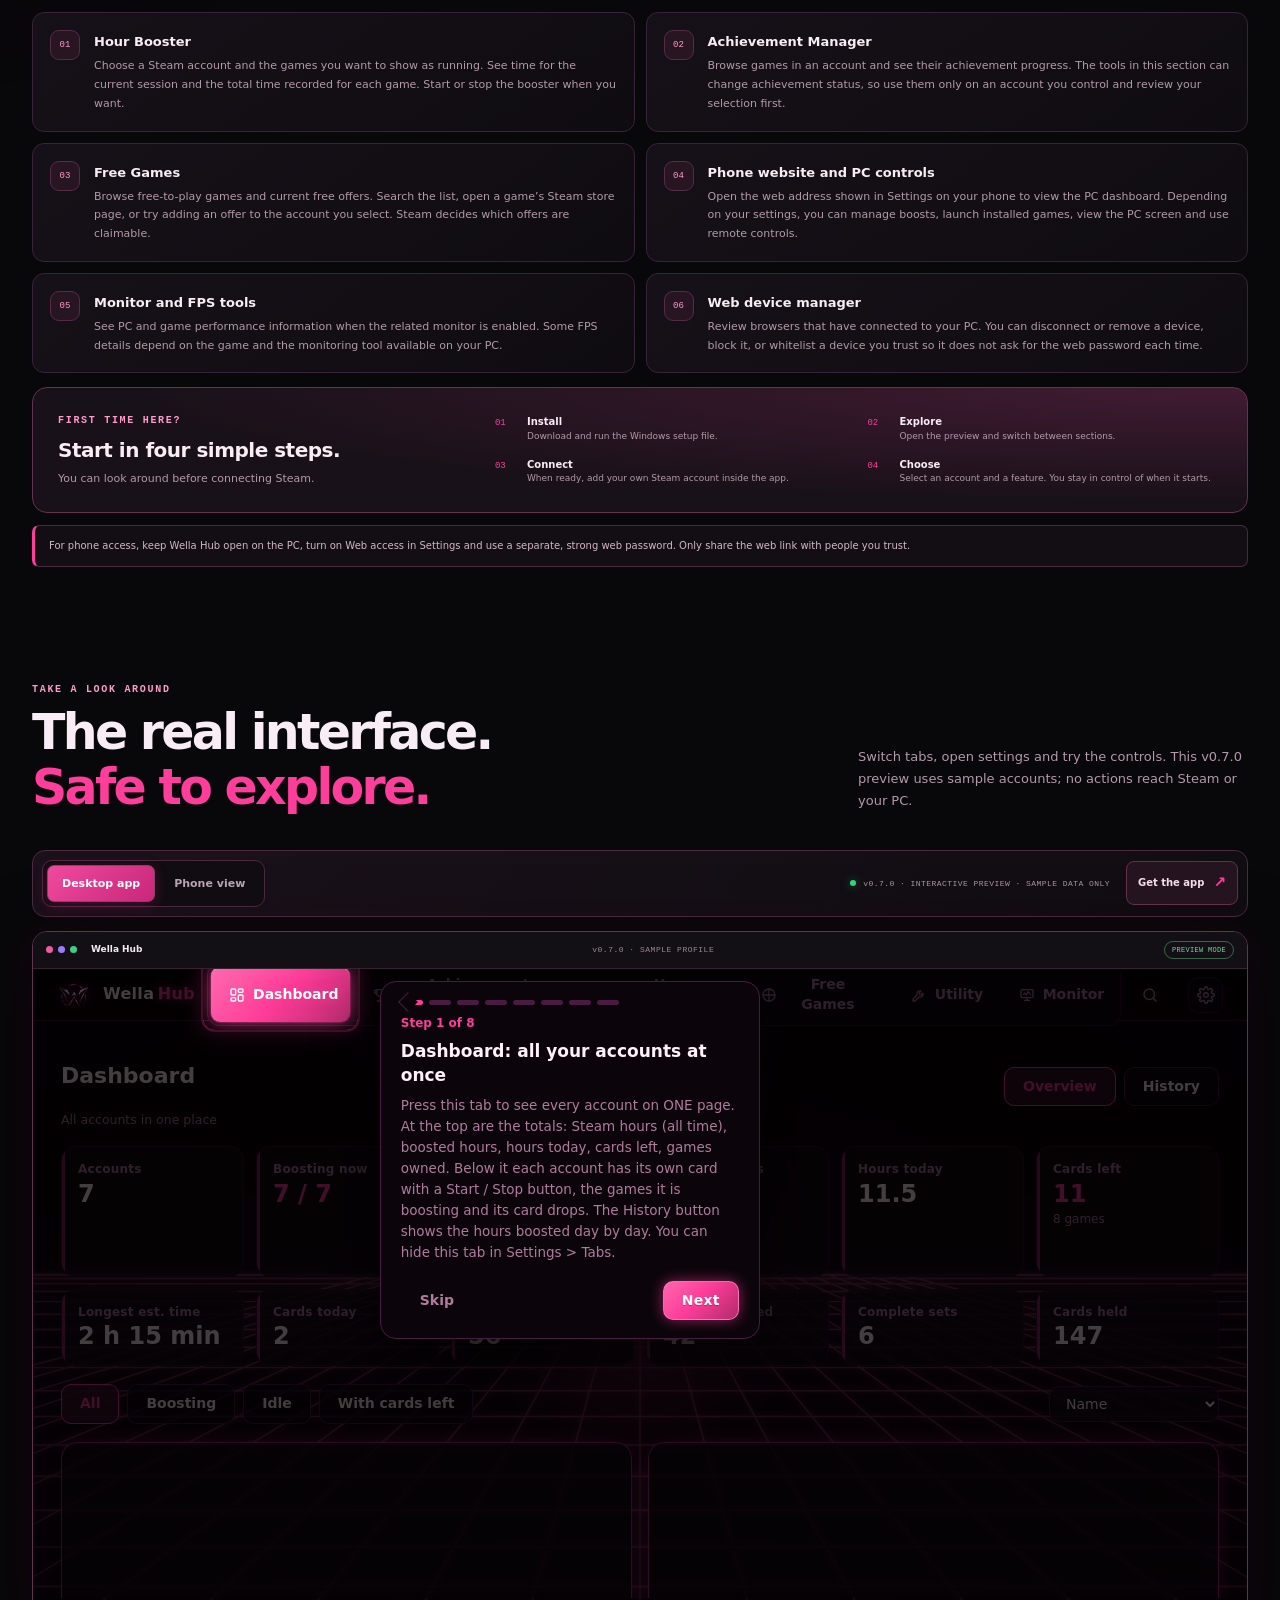
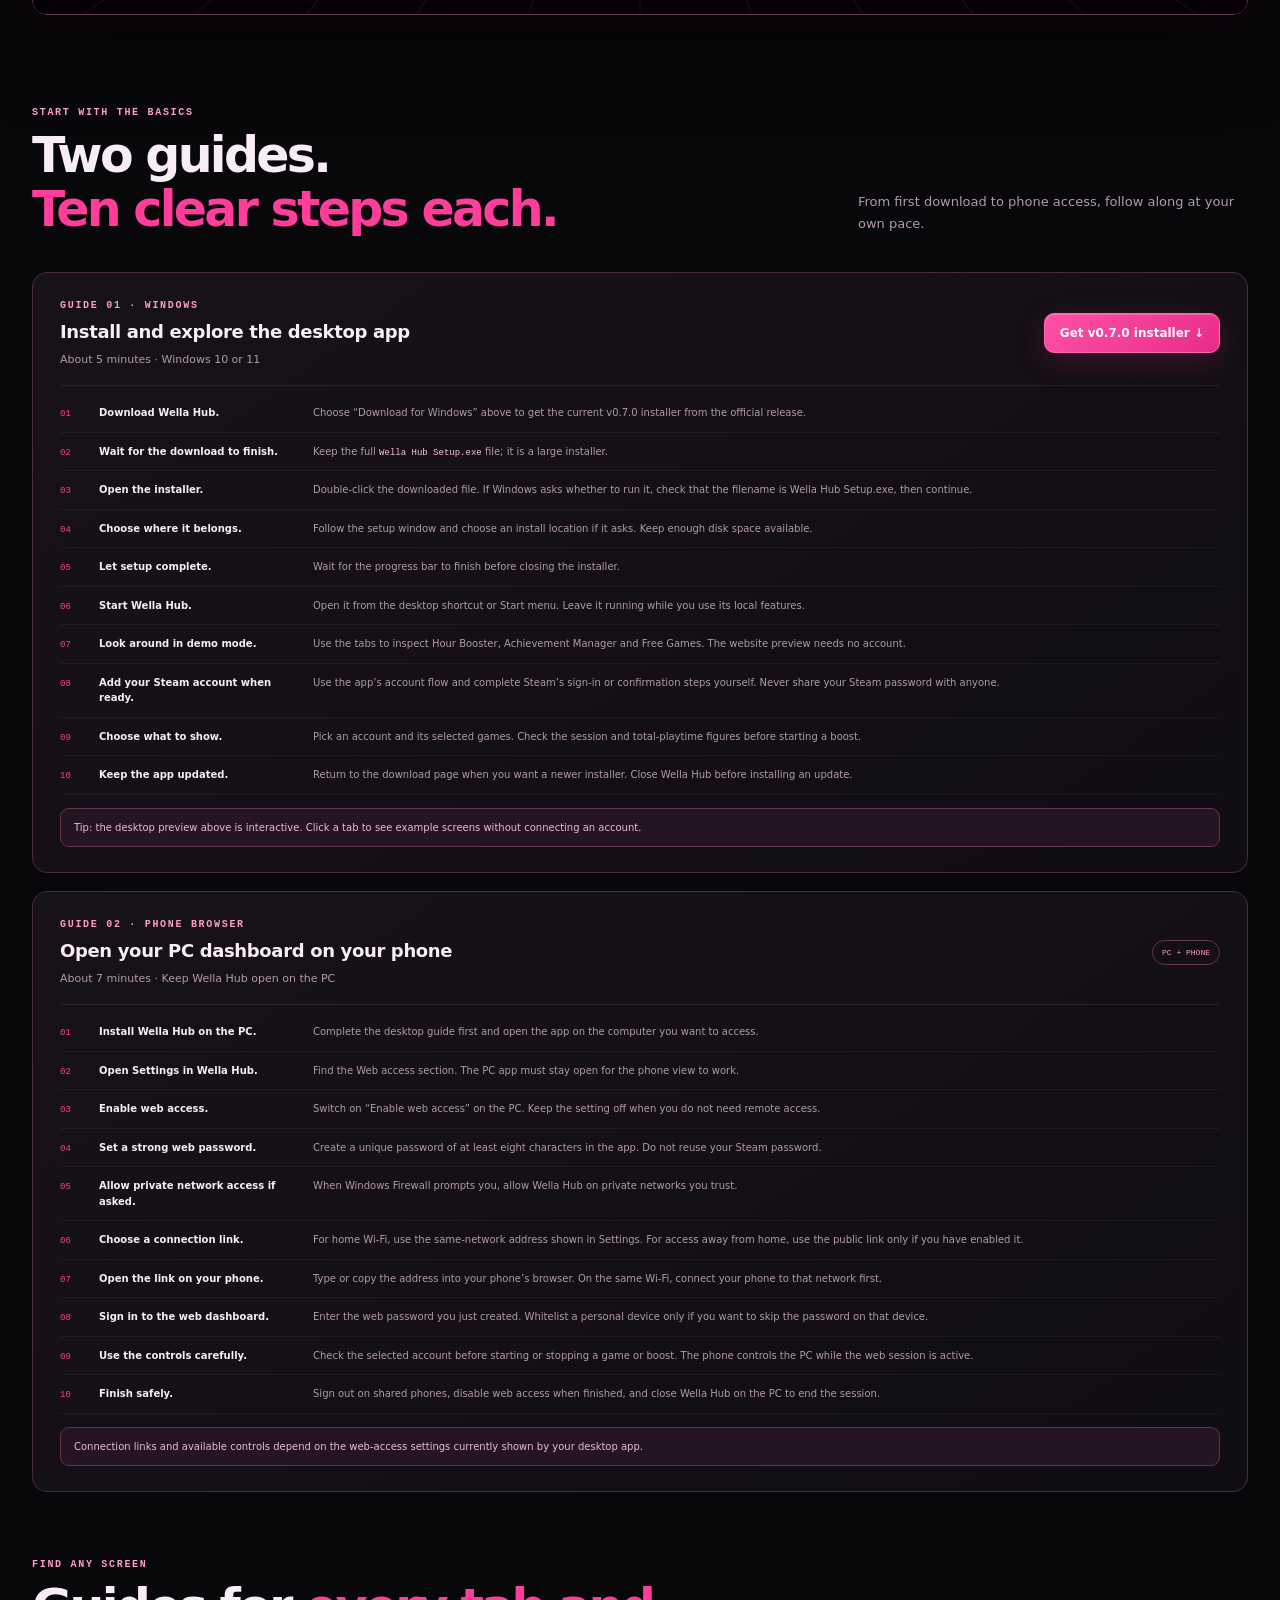
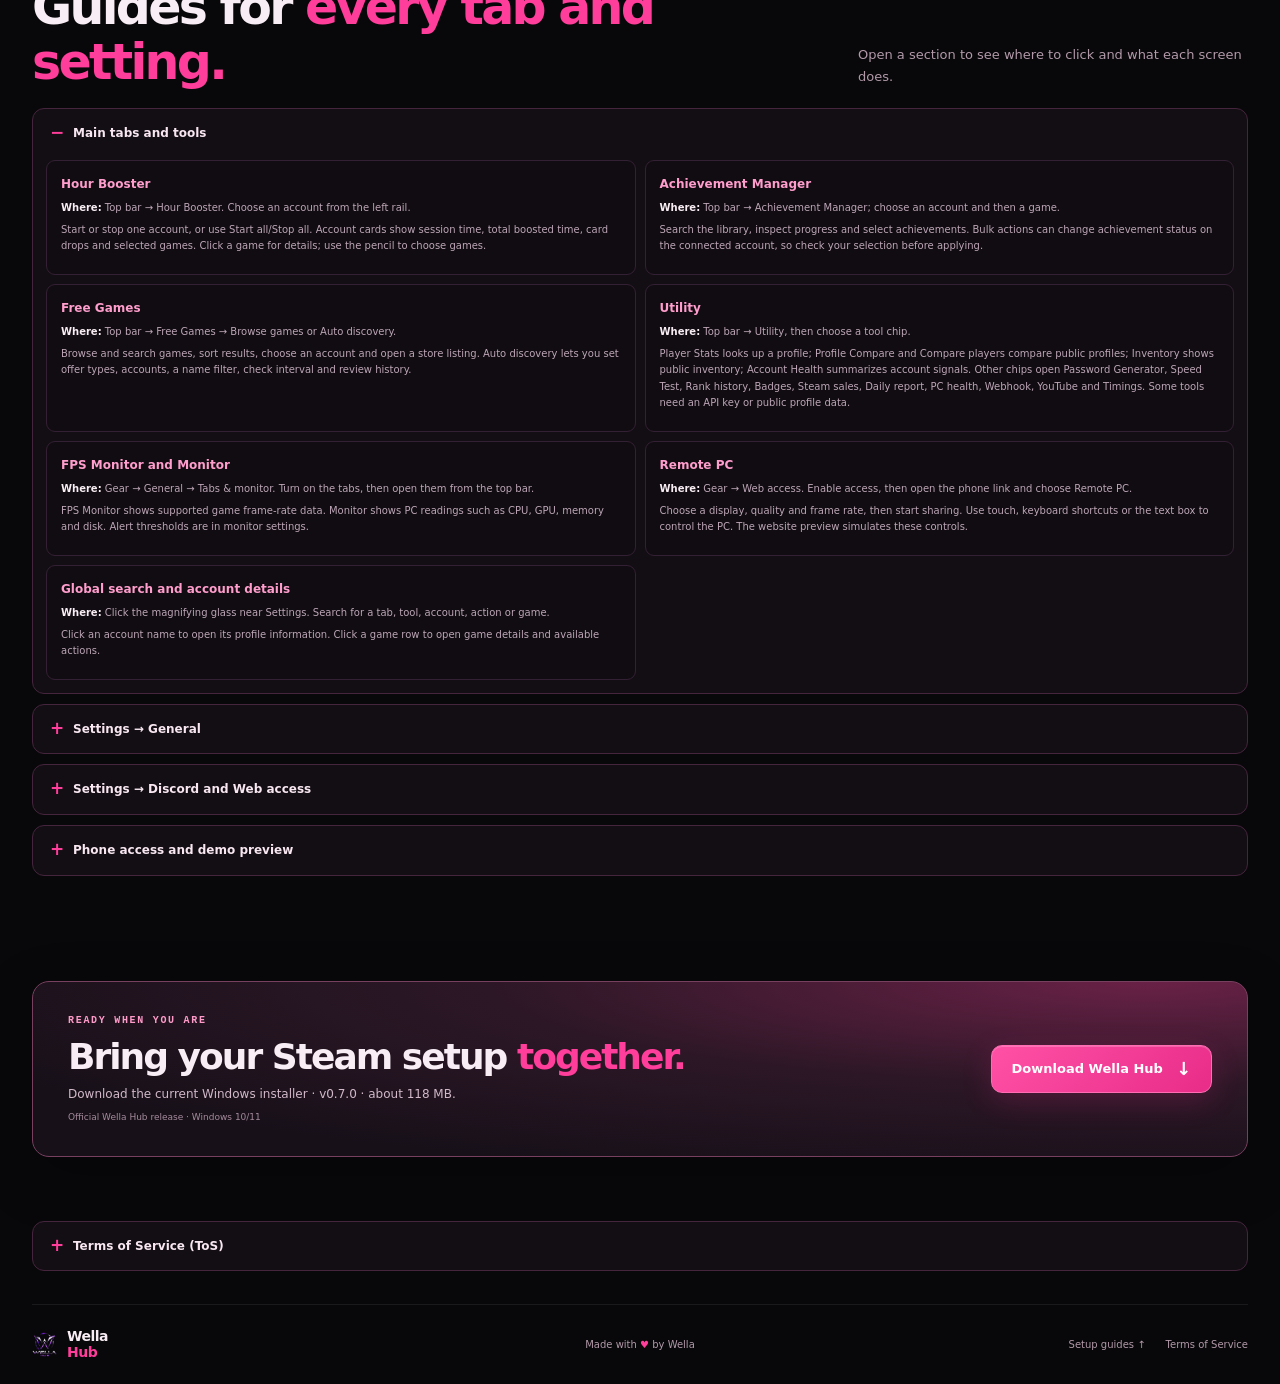
==== commit f2050d1f: "Add files via upload" ====
--- a/index.html
+++ b/index.html
@@ -2,10 +2,13 @@
 <html lang="en">
 <head>
   <meta charset="utf-8">
-  <meta name="viewport" content="width=device-width, initial-scale=1">
-  <meta name="theme-color" content="#100711">
-  <meta name="description" content="Wella Hub — a polished desktop companion for your Steam library, play sessions and remote access.">
-  <title>Wella Hub v0.6.7 — Your library, in your hands</title>
+  <meta name="viewport" content="width=device-width, initial-scale=1, viewport-fit=cover">
+  <meta name="theme-color" content="#08070a">
+  <meta name="description" content="Wella Hub brings your Steam accounts, play sessions, achievements and free games into one dark pink dashboard.">
+  <meta property="og:title" content="Wella Hub — Your Steam setup, in one place">
+  <meta property="og:description" content="Explore the interactive Wella Hub v0.7.0 preview and download the Windows app.">
+  <meta property="og:type" content="website">
+  <title>Wella Hub v0.7.0 — Your Steam setup, in one place</title>
   <link rel="icon" href="assets/logo.png">
   <link rel="stylesheet" href="site.css">
   <link rel="stylesheet" href="preview-override.css">
@@ -13,25 +16,34 @@
 <body>
   <div class="glow glow-a"></div><div class="glow glow-b"></div>
   <header class="topbar wrap">
-    <a class="brand" href="#top"><img src="assets/logo.png" alt="Wella Hub"><span>Wella <b>Hub</b></span></a>
-    <nav><a href="#features">Features</a><a href="#what-it-does">What it does</a><a href="#preview">Preview</a><a href="#guides">Guides</a></nav>
-    <a class="button small" href="https://github.com/wlak47/WellaHub/releases/download/wellahubv2/Wella.Hub.Setup.v.0.7.0.exe" download>Download <span>↗</span></a>
+    <a class="brand" href="#top" aria-label="Wella Hub home"><img src="assets/logo.png" alt=""><span>Wella <b>Hub</b><small>STEAM COMPANION</small></span></a>
+    <button class="nav-toggle" type="button" aria-label="Open navigation" aria-expanded="false" aria-controls="site-nav"><span></span><span></span></button>
+    <nav id="site-nav" class="site-nav" aria-label="Main navigation"><a href="#features">Features</a><a href="#what-it-does">How it works</a><a href="#preview">Preview</a><a href="#guides">Guides</a></nav>
+    <a class="button small" href="https://github.com/wlak47/WellaHub/releases/download/wellahubv2/Wella.Hub.Setup.v.0.7.0.exe" target="_blank" rel="noopener noreferrer">Download <span>↗</span></a>
   </header>
 
   <main id="top">
     <section class="hero wrap">
-      <div class="hero-copy"><div class="eyebrow"><i></i> YOUR STEAM COMPANION</div>
-        <h1>Your library.<br><span>Your rhythm.</span></h1>
-        <p>Keep an eye on your library, organize play sessions and browse free games from one calm, beautifully pink dashboard.</p>
-        <div class="hero-actions"><a class="button" href="https://github.com/wlak47/WellaHub/releases/download/wellahubv2/Wella.Hub.Setup.v.0.7.0.exe" download>Download for Windows <span>↓</span></a><a class="textlink" href="#preview">Explore the preview <span>→</span></a></div><a class="button go-preview" href="#preview">Go to preview <span>↓</span></a>
-        <div class="trust"><span>✦ Desktop app</span><span>✦ Phone friendly</span><span>✦ Preview without an account</span></div>
+      <div class="hero-copy"><div class="eyebrow"><i></i> YOUR STEAM COMPANION <span class="version-chip">v0.7.0</span></div>
+        <h1>Your Steam setup.<br><span>All in one place.</span></h1>
+        <p>Bring your accounts, play sessions, achievements and free game finds into one dashboard—with the same dark pink look on desktop and phone.</p>
+        <div class="hero-actions"><a class="button" href="https://github.com/wlak47/WellaHub/releases/download/wellahubv2/Wella.Hub.Setup.v.0.7.0.exe" target="_blank" rel="noopener noreferrer">Download for Windows <span>↓</span></a><a class="textlink" href="#preview">Explore the live preview <span>→</span></a></div>
+        <div class="trust"><span><i>✓</i> Desktop app</span><span><i>✓</i> Phone friendly</span><span><i>✓</i> Preview without sign-in</span></div>
       </div>
-      <div class="hero-art" aria-label="Wella Hub desktop preview"><div class="orbit"></div><div class="hero-window">
-        <div class="window-top"><span class="dots"><i></i><i></i><i></i></span><span>Wella Hub <b>●</b></span><small>−　□　×</small></div>
-        <div class="mini-layout"><aside><img src="assets/logo.png"><i>▦</i><i>♧</i><i>◈</i><i>⚙</i></aside><div class="mini-main"><div class="mini-heading"><div><small>HOUR BOOSTER</small><h3>7 accounts boosting</h3></div><span class="live">● ONLINE</span></div><div class="mini-account"><div class="avatar">W</div><div class="who"><b>WellaHub</b><small>32 games · Online</small></div><div class="mini-stat"><small>THIS SESSION</small><b>03:42</b></div><div class="mini-stat"><small>TOTAL</small><b>128:16</b></div><button>Stop</button></div>
-          <div class="mini-games"><div class="mini-game"><div class="cover c1">DOTA 2</div><b>Dota 2</b><small>12.4 h</small></div><div class="mini-game"><div class="cover c2">CS2</div><b>Counter-Strike 2</b><small>86.2 h</small></div><div class="mini-game"><div class="cover c3">APEX</div><b>Apex Legends</b><small>24.8 h</small></div></div>
-        </div></div>
-        <div class="float-tag tag-a">✦ &nbsp; Built around your library</div><div class="float-tag tag-b">⌁ &nbsp; Your setup at a glance</div>
+      <div class="hero-art" aria-label="Wella Hub dashboard preview">
+        <div class="hero-window">
+          <div class="window-top"><span class="window-brand"><img src="assets/logo.png" alt="">Wella <b>Hub</b></span><span class="window-version"><i></i> v0.7.0 · DASHBOARD</span><span class="window-controls">−　□　×</span></div>
+          <div class="window-nav"><span class="active">▦ <b>Dashboard</b></span><span>♜ <b>Achievement Manager</b></span><span>◷ <b>Hour Booster</b></span><span>＋ <b>Free Games</b></span><span>⚙ <b>Utility</b></span></div>
+          <div class="mini-main">
+            <div class="mini-heading"><div><small>OVERVIEW · ALL ACCOUNTS</small><h3>Your library at a glance</h3></div><span class="live"><i></i> LIVE</span></div>
+            <div class="dashboard-stats"><div><small>ACCOUNTS</small><b>7</b></div><div><small>BOOSTING NOW</small><b><i>7 / 7</i></b></div><div><small>STEAM HOURS</small><b>74,860</b></div><div><small>GAMES OWNED</small><b>1,563</b></div></div>
+            <div class="mini-section-head"><b>Accounts</b><span>All accounts <i>⌄</i></span></div>
+            <div class="mini-account"><span class="mini-avatar av-one">W</span><span class="mini-user"><b>wella</b><small>133 games · 32 selected</small></span><span class="mini-pill">Boosting</span><span class="mini-hours"><small>SESSION</small><b>07:08</b></span></div>
+            <div class="mini-account"><span class="mini-avatar av-two">P</span><span class="mini-user"><b>potisamastrigiTATI</b><small>124 games · 32 selected</small></span><span class="mini-pill">Boosting</span><span class="mini-hours"><small>SESSION</small><b>04:32</b></span></div>
+            <div class="mini-account"><span class="mini-avatar av-three">N</span><span class="mini-user"><b>NeonPlayer</b><small>86 games · 24 selected</small></span><span class="mini-pill idle">Idle</span><span class="mini-hours"><small>SESSION</small><b>—</b></span></div>
+          </div>
+        </div>
+        <div class="float-tag tag-a"><i>✦</i> Made for your Steam library</div><div class="float-tag tag-b"><i>⌁</i> One clear dashboard</div>
       </div>
     </section>
 
@@ -49,15 +61,17 @@
       <p class="plain-note">For phone access, keep Wella Hub open on the PC, turn on Web access in Settings and use a separate, strong web password. Only share the web link with people you trust.</p>
     </section>
 
-    <section class="preview-section" id="preview"><div class="wrap"><div class="section-head"><div><div class="eyebrow">TAKE A LOOK AROUND</div><h2>Try the <span>preview.</span></h2></div><p>No account needed. This interactive sample uses a fictional WellaHub profile and sample game hours.</p></div>
-      <div class="preview-switch"><button class="selected" data-preview="desktop">Desktop app</button><button data-preview="phone">Phone website</button><span>DEMO MODE · SAMPLE DATA · BUTTONS ARE SIMULATED</span></div>
-      <div class="preview-app-wrap" id="demo"><iframe class="app-preview-frame" src="preview-app/index.html?nosplash=1" title="Interactive Wella Hub desktop preview" loading="lazy"></iframe></div>
-      <div class="phone-preview" id="phone-preview"><div class="phone-app-wrap"><iframe class="app-preview-frame" src="preview-app/index.html?nosplash=1" title="Interactive Wella Hub phone website preview" loading="lazy"></iframe></div><div class="phone-caption"><span class="eyebrow">THE PHONE VIEW</span><h3>Your PC dashboard,<br>in your pocket.</h3><p>This is the same Wella Hub web screen, resized the way it appears in a phone browser.</p><a class="textlink" href="#guide-phone">Read the phone setup guide →</a></div></div>
+    <section class="preview-section" id="preview"><div class="wrap"><div class="section-head"><div><div class="eyebrow">TAKE A LOOK AROUND</div><h2>The real interface.<br><span>Safe to explore.</span></h2></div><p>Switch tabs, open settings and try the controls. This v0.7.0 preview uses sample accounts; no actions reach Steam or your PC.</p></div>
+      <div class="preview-toolbar"><div class="preview-switch" role="group" aria-label="Preview size"><button class="selected" data-preview="desktop" aria-pressed="true">Desktop app</button><button data-preview="phone" aria-pressed="false">Phone view</button></div><span class="preview-note"><i></i> v0.7.0 · INTERACTIVE PREVIEW · SAMPLE DATA ONLY</span><a class="preview-download" href="https://github.com/wlak47/WellaHub/releases/download/wellahubv2/Wella.Hub.Setup.v.0.7.0.exe" target="_blank" rel="noopener noreferrer">Get the app <b>↗</b></a></div>
+      <div class="preview-layout" id="preview-layout">
+        <div class="preview-app-wrap" id="demo"><div class="preview-framebar"><span><i></i><i></i><i></i> <b>Wella Hub</b></span><small>v0.7.0 · SAMPLE PROFILE</small><span class="frame-lock">PREVIEW MODE</span></div><div class="preview-viewport"><iframe id="app-preview" class="app-preview-frame" src="preview-app/index.html?nosplash=1" title="Interactive Wella Hub v0.7.0 desktop preview" loading="lazy" allow="fullscreen"></iframe></div></div>
+        <aside class="phone-caption" id="phone-caption" aria-hidden="true"><span class="eyebrow">THE PHONE VIEW</span><h3>Your dashboard,<br><span>wherever you are.</span></h3><p>The same Wella Hub interface adapts to a phone-sized screen. The preview stays safely disconnected from your PC.</p><a class="textlink" href="#guide-phone">Read the phone setup guide <b>→</b></a></aside>
+      </div>
     </div></section>
 
     <section class="guides section wrap" id="guides"><div class="section-head"><div><div class="eyebrow">START WITH THE BASICS</div><h2>Two guides.<br><span>Ten clear steps each.</span></h2></div><p>From first download to phone access, follow along at your own pace.</p></div>
-      <article class="guide-card" id="guide-desktop"><div class="guide-title"><div><div class="eyebrow">GUIDE 01 · WINDOWS</div><h3>Install and explore the desktop app</h3><p>About 5 minutes · Windows 10 or 11</p></div><a class="button small" href="https://github.com/wlak47/WellaHub/releases/download/wellahubv2/Wella.Hub.Setup.v.0.7.0.exe" download>Get the installer ↓</a></div><ol>
-        <li><b>Download Wella Hub.</b><span>Choose “Download for Windows” above. The installer is also available in <code>website/applicatzion</code>.</span></li>
+      <article class="guide-card" id="guide-desktop"><div class="guide-title"><div><div class="eyebrow">GUIDE 01 · WINDOWS</div><h3>Install and explore the desktop app</h3><p>About 5 minutes · Windows 10 or 11</p></div><a class="button small" href="https://github.com/wlak47/WellaHub/releases/download/wellahubv2/Wella.Hub.Setup.v.0.7.0.exe" target="_blank" rel="noopener noreferrer">Get v0.7.0 installer ↓</a></div><ol>
+        <li><b>Download Wella Hub.</b><span>Choose “Download for Windows” above to get the current v0.7.0 installer from the official release.</span></li>
         <li><b>Wait for the download to finish.</b><span>Keep the full <code>Wella Hub Setup.exe</code> file; it is a large installer.</span></li>
         <li><b>Open the installer.</b><span>Double-click the downloaded file. If Windows asks whether to run it, check that the filename is Wella Hub Setup.exe, then continue.</span></li>
         <li><b>Choose where it belongs.</b><span>Follow the setup window and choose an install location if it asks. Keep enough disk space available.</span></li>
@@ -114,7 +128,7 @@
       </div>
     </section>
 
-    <section class="download-band wrap"><div><div class="eyebrow">READY WHEN YOU ARE</div><h2>Make room for <span>your next session.</span></h2><p>Download the Windows installer and take a look around.</p></div><a class="button" href="https://github.com/wlak47/WellaHub/releases/download/wellahubv2/Wella.Hub.Setup.v.0.7.0.exe" download>Download Wella Hub <span>↓</span></a></section>
+    <section class="download-band wrap" id="download"><div><div class="eyebrow">READY WHEN YOU ARE</div><h2>Bring your Steam setup <span>together.</span></h2><p>Download the current Windows installer · v0.7.0 · about 118 MB.</p><small>Official Wella Hub release · Windows 10/11</small></div><a class="button" href="https://github.com/wlak47/WellaHub/releases/download/wellahubv2/Wella.Hub.Setup.v.0.7.0.exe" target="_blank" rel="noopener noreferrer">Download Wella Hub <span>↓</span></a></section>
   </main>
   <section class="tos wrap" id="terms"><details><summary>Terms of Service (ToS)</summary><div><p>Wella Hub is provided as-is for personal use. You are responsible for the accounts you connect and the actions you choose. Follow Steam’s terms and the rules of any service you use.</p><p>The website preview uses fictional sample data. Its buttons do not control your computer or contact Steam. Features in the installed app may read or change data only after you choose to connect and use them.</p><p>Keep passwords, API keys and remote-access links private. Use remote access only on devices and networks you trust. You can disable web access in the app’s Settings.</p><p>Availability and results can depend on Steam, third-party services, network access and your settings. The app and site may change as they are updated.</p><p>By downloading or using Wella Hub, you agree to use it lawfully and accept these terms. If you do not agree, do not use the app.</p></div></details></section>
   <footer class="wrap footer"><a class="brand" href="#top"><img src="assets/logo.png" alt=""><span>Wella <b>Hub</b></span></a><span>Made with <b>♥</b> by Wella</span><div><a href="#guides">Setup guides ↑</a><a href="#terms">Terms of Service</a></div></footer>
--- a/site.css
+++ b/site.css
@@ -1,4 +1,300 @@
-@import url('https://fonts.googleapis.com/css2?family=DM+Mono:wght@400;500&family=Manrope:wght@400;500;600;700;800&display=swap');
-:root{--bg:#100711;--panel:#1b101b;--panel2:#231321;--pink:#fa3f9d;--pink2:#ff8dc5;--text:#f9eef6;--mut:#b69caf;--line:#512443;--mono:'DM Mono',monospace;--sans:Manrope,Segoe UI,sans-serif}*{box-sizing:border-box}html{scroll-behavior:smooth;scroll-padding-top:80px}body{margin:0;background:var(--bg);color:var(--text);font:15px/1.6 var(--sans);overflow-x:hidden}a{color:inherit;text-decoration:none}.wrap{width:min(1180px,calc(100% - 48px));margin-inline:auto}.glow{position:absolute;pointer-events:none;z-index:-1;border-radius:50%;filter:blur(100px);opacity:.22}.glow-a{width:470px;height:470px;background:#da1f83;top:50px;right:4%}.glow-b{width:360px;height:360px;background:#8f3985;top:850px;left:-180px;opacity:.14}.topbar{height:78px;display:flex;align-items:center;justify-content:space-between;border-bottom:1px solid #ffffff12;position:relative;z-index:2}.brand{display:flex;align-items:center;gap:10px;font-weight:800;font-size:19px;letter-spacing:-.7px}.brand img{width:32px;height:32px;object-fit:contain}.brand b,.footer>span b{color:var(--pink)}nav{display:flex;gap:34px;color:var(--mut);font-size:13px}nav a:hover,.textlink:hover{color:white}.button{display:inline-flex;align-items:center;justify-content:center;gap:18px;padding:14px 20px;border-radius:13px;background:linear-gradient(135deg,#ff57a9,#e82e8a);box-shadow:0 8px 35px #f52b8d3d;color:white;font-weight:800;font-size:13px;transition:.2s transform,.2s box-shadow}.button:hover{transform:translateY(-2px);box-shadow:0 10px 40px #f52b8d66}.button span{font-size:17px}.button.small{padding:10px 15px;font-size:12px;border-radius:11px}.hero{min-height:590px;display:grid;grid-template-columns:.86fr 1.14fr;align-items:center;gap:40px;padding-top:42px;padding-bottom:55px}.eyebrow{font:500 10px/1.5 var(--mono);letter-spacing:1.65px;color:var(--pink2)}.eyebrow i{width:7px;height:7px;display:inline-block;border-radius:50%;background:var(--pink);box-shadow:0 0 13px var(--pink);margin-right:8px}.hero h1{font-size:clamp(48px,6vw,76px);line-height:1.03;letter-spacing:-4px;margin:23px 0 19px}.hero h1 span,h2 span{color:var(--pink)}.hero-copy>p{color:var(--mut);font-size:16px;max-width:435px}.hero-actions{display:flex;align-items:center;gap:23px;margin-top:29px}.textlink{font-weight:700;font-size:12px;color:#f7ddec}.trust{display:flex;flex-wrap:wrap;gap:17px;margin-top:35px;color:#9d8497;font:10px var(--mono)}.hero-art{position:relative;min-height:420px;display:grid;place-items:center}.orbit{position:absolute;width:425px;height:425px;border:1px solid #f83c9d25;border-radius:50%;box-shadow:0 0 75px #ed2d8c17,inset 0 0 65px #ec2d8c12}.hero-window{width:min(590px,100%);background:#100a12;border:1px solid #703255;border-radius:15px;box-shadow:0 22px 85px #0009,0 0 45px #ea31911b;transform:perspective(1100px) rotateY(-5deg) rotateX(2deg);overflow:hidden;position:relative}.window-top{height:37px;background:#1a101b;border-bottom:1px solid #3b1a34;display:flex;align-items:center;justify-content:space-between;padding:0 13px;color:#d8c4d1;font-size:10px}.window-top>b,.window-top span b{color:#34ce8a}.window-top small{color:#8d7087}.dots{display:flex;gap:5px}.dots i{width:6px;height:6px;background:#fa508d;border-radius:50%}.dots i:nth-child(2){background:#ffbd67}.dots i:nth-child(3){background:#6bd39c}.mini-layout{display:grid;grid-template-columns:45px 1fr;min-height:295px}.mini-layout aside{background:#0c080e;border-right:1px solid #321a30;display:flex;align-items:center;flex-direction:column;gap:17px;padding:12px 0;color:#ac7198}.mini-layout aside img{width:26px}.mini-main{padding:20px}.mini-heading{display:flex;align-items:center;justify-content:space-between;margin-bottom:18px}.mini-heading small,.mini-stat small{font:9px var(--mono);letter-spacing:1px;color:#ae85a4}.mini-heading h3{font-size:18px;margin:4px 0}.live{font:9px var(--mono);color:#53d89d;border:1px solid #286343;border-radius:30px;padding:6px 9px}.mini-account{display:flex;align-items:center;gap:12px;background:#1b101b;border:1px solid #48223e;border-radius:11px;padding:12px}.avatar{width:34px;height:34px;display:grid;place-items:center;border-radius:50%;background:linear-gradient(135deg,#ff70b4,#66317c);font-weight:800}.who{display:grid;min-width:120px}.who b{font-size:12px}.who small{font-size:9px;color:var(--mut)}.mini-stat{display:grid;margin-left:auto}.mini-stat b{font-size:13px}.mini-account button{background:#38152b;color:#ff68ad;border:1px solid #9f3171;border-radius:8px;padding:7px 13px;font:inherit;font-size:10px}.mini-games{display:grid;grid-template-columns:repeat(3,1fr);gap:10px;margin-top:14px}.mini-game{display:grid;grid-template-columns:1fr auto;gap:4px 8px;align-items:center;background:#170f18;border:1px solid #311d30;border-radius:9px;padding:7px}.mini-game .cover{grid-column:1/-1;height:65px;border-radius:6px}.mini-game b{font-size:9px}.mini-game small{color:var(--pink2);font:9px var(--mono)}.cover{display:grid;place-items:center;font:800 13px var(--mono);letter-spacing:2px;color:#fff;text-shadow:0 2px 10px #000}.c1{background:radial-gradient(at 70% 20%,#cc533f,#562326 42%,#151321)}.c2{background:radial-gradient(at 20% 30%,#e0b56b,#546276 42%,#19202a)}.c3{background:radial-gradient(at 78% 25%,#46b5ca,#592b73 48%,#161328)}.float-tag{position:absolute;padding:9px 12px;background:#231521ed;border:1px solid #693454;border-radius:10px;box-shadow:0 10px 35px #0007;color:#f8d5e9;font-size:10px}.tag-a{left:-4px;top:68px}.tag-b{right:-3px;bottom:52px}.marquee{border-block:1px solid #ffffff12;background:#170e19;overflow:hidden}.marquee-inner{height:54px;display:flex;align-items:center;justify-content:space-between;color:#b99aae;font:10px var(--mono);letter-spacing:1.25px}.marquee-inner b{color:var(--pink);font-size:17px}.section{padding-top:100px;padding-bottom:100px}.section-head{display:flex;align-items:end;justify-content:space-between;gap:25px;margin-bottom:34px}.section-head h2,.download-band h2{font-size:clamp(32px,4vw,46px);line-height:1.16;letter-spacing:-2px;margin:9px 0 0}.section-head>p{max-width:340px;color:var(--mut);font-size:13px;margin:0 0 4px}.feature-grid{display:grid;grid-template-columns:repeat(3,1fr);gap:15px}.feature-card{min-height:280px;border:1px solid var(--line);border-radius:16px;background:linear-gradient(145deg,#211521,#150d17);padding:23px;position:relative;overflow:hidden}.feature-card:after{content:'';position:absolute;width:150px;height:150px;border-radius:50%;background:#e9328e17;filter:blur(55px);right:-40px;top:20px}.feature-icon{width:42px;height:42px;display:grid;place-items:center;color:var(--pink);background:#401931;border-radius:12px;font-size:20px;margin-bottom:22px}.feature-card>small{font:9px var(--mono);letter-spacing:1px;color:#b68ca8}.feature-card h3{font-size:19px;margin:9px 0 7px}.feature-card p{font-size:12px;color:var(--mut);max-width:280px}.feature-line{border-top:1px solid #ffffff12;padding:10px 0 0;margin-top:14px;display:flex;justify-content:space-between;font:9px var(--mono);color:#dbb4ce}.feature-line b{color:#fff;font-size:10px}.feature-line.muted{margin-top:6px;color:#917a8e}.feature-line.muted b{color:#bca7b7}.pink-card{background:linear-gradient(145deg,#35162b,#1a101a)}.fake-search{padding:9px 11px;border:1px solid #753258;background:#140c15;border-radius:8px;color:#a98c9f;font-size:10px;margin-top:22px}.fake-search span{float:right;color:var(--pink)}.chips{display:flex;gap:7px;margin-top:9px}.chips i{font-style:normal;font-size:8px;color:#eeb5d3;border:1px solid #713154;border-radius:20px;padding:4px 7px}.phone-strip{display:flex;align-items:center;gap:10px;background:#160e18;border:1px solid #432442;border-radius:9px;padding:11px;margin-top:22px}.phone-strip span{font:9px var(--mono);color:var(--pink2)}.phone-strip b{font-size:10px}.phone-strip i{margin-left:auto;color:#54dc9e;font-size:9px}.preview-section{padding:85px 0 95px;border-block:1px solid #ffffff12;background:linear-gradient(180deg,#1a101b,#130b15)}.preview-switch{display:flex;align-items:center;gap:7px;margin-bottom:15px}.preview-switch button,.demo-tabs button{background:transparent;border:1px solid transparent;color:#b897aa;padding:9px 13px;border-radius:8px;font:600 11px var(--sans);cursor:pointer}.preview-switch button.selected,.preview-switch button:hover{background:#32172b;border-color:#713252;color:#fff}.preview-switch>span{margin-left:auto;color:#96778c;font:9px var(--mono);letter-spacing:1px}.preview-frame{border:1px solid #693351;border-radius:15px;background:#100a12;overflow:hidden;box-shadow:0 25px 70px #0005;min-height:430px}.demo-top{height:54px;border-bottom:1px solid #45223c;display:flex;align-items:center;gap:9px;padding:0 15px;background:#170e18}.demo-top>img{width:25px;height:25px}.demo-top>b{font-size:12px}.demo-top em{font-style:normal;color:var(--pink)}.demo-tabs{display:flex;gap:3px;margin-left:auto}.demo-tabs button{font-size:10px}.demo-tabs button.active{background:#f43d99;color:white;box-shadow:0 3px 15px #f43d9944}.settings{background:none;color:#bb8eac;border:1px solid #542749;border-radius:7px;padding:6px}.demo-body{display:grid;grid-template-columns:50px 1fr;min-height:374px}.demo-rail{border-right:1px solid #381b32;padding:14px 8px;display:flex;flex-direction:column;gap:10px;align-items:center;background:#0d080f}.demo-rail button{width:31px;height:31px;border:0;border-radius:9px;background:none;color:#936d89}.demo-rail .rail-active{background:#551f43;color:#ff8fc7}.rail-bottom{margin-top:auto;font:8px var(--mono);color:#936d89;writing-mode:vertical-rl;letter-spacing:2px}.demo-content{padding:27px;min-width:0}.demo-title{display:flex;align-items:center;justify-content:space-between;margin-bottom:19px}.demo-title h3{font-size:19px;margin:2px 0}.demo-title small{font:9px var(--mono);color:#ad85a2;letter-spacing:1px}.demo-buttons{display:flex;gap:8px}.demo-buttons button{border:1px solid #713154;background:#281324;color:#fc75b2;border-radius:8px;padding:8px 11px;font:600 10px var(--sans)}.demo-buttons .hot{background:var(--pink);color:white}.demo-summary{display:flex;align-items:center;gap:13px;padding:13px;border:1px solid #48223e;border-radius:11px;background:#1c111c}.demo-summary .avatar{width:40px;height:40px}.demo-user{display:grid}.demo-user b{font-size:12px}.demo-user small{font-size:10px;color:var(--mut)}.demo-metric{margin-left:auto;display:grid;gap:3px}.demo-metric small{font:8px var(--mono);color:#aa83a0}.demo-metric b{font-size:13px}.demo-games{display:grid;grid-template-columns:repeat(3,minmax(0,1fr));gap:11px;margin-top:14px}.demo-game{border:1px solid #382038;border-radius:10px;overflow:hidden;background:#1a111b}.demo-game .cover{height:105px}.demo-game-info{padding:10px;display:flex;justify-content:space-between;align-items:center;gap:6px}.demo-game-info b{font-size:10px}.demo-game-info span{white-space:nowrap;font:9px var(--mono);color:#a993a5}.demo-game-info span strong{color:#ef8cbe}.demo-notice{margin-top:13px;color:#886d81;font-size:9px}.demo-list{display:grid;gap:9px}.demo-row{display:flex;align-items:center;gap:12px;padding:10px;border:1px solid #392039;background:#190f1a;border-radius:9px}.demo-row .cover{width:70px;height:40px;border-radius:5px;font-size:9px}.demo-row div{display:grid;flex:1}.demo-row b{font-size:11px}.demo-row small{font-size:9px;color:var(--mut)}.demo-row button{border:1px solid #78345c;background:#2b1527;color:#ff8cc2;border-radius:7px;padding:7px 10px;font:10px var(--sans)}.demo-empty{padding:30px;border:1px dashed #58304e;border-radius:11px;color:#b898ae;text-align:center;font-size:12px}.phone-preview{display:none;align-items:center;justify-content:center;gap:70px;min-height:580px;padding:30px}.phone-preview.active{display:flex}.desktop-preview.hidden{display:none}.phone-device{width:282px;min-height:540px;border:7px solid #322433;border-radius:35px;background:#130d15;box-shadow:0 20px 70px #0009,0 0 40px #f3348d20;position:relative;overflow:hidden}.phone-notch{position:absolute;width:90px;height:17px;top:-1px;left:calc(50% - 45px);background:#322433;border-radius:0 0 12px 12px;z-index:2}.phone-bar{height:32px;padding:8px 14px 0;font-size:9px;display:flex;justify-content:space-between}.phone-web-head{display:flex;align-items:center;gap:9px;padding:9px 13px;border-bottom:1px solid #42203a}.phone-web-head img{width:27px;height:27px}.phone-web-head div{display:grid;flex:1}.phone-web-head b{font-size:11px}.phone-web-head small{color:var(--mut);font-size:8px}.phone-web-head i{font-size:9px;color:#52dc9a}.phone-web-body{padding:15px 13px}.phone-label{font:8px var(--mono);letter-spacing:.7px;color:#c691b3;display:flex;justify-content:space-between}.phone-label span{color:#55d99e}.phone-web-body h3{font-size:17px;margin:7px 0 0}.phone-web-body>p{margin:0;color:var(--mut);font-size:9px}.phone-stats{display:grid;grid-template-columns:1fr 1fr;gap:8px;margin:14px 0 10px}.phone-stats div{padding:9px;background:#211521;border:1px solid #432442;border-radius:8px;display:grid}.phone-stats small{font:7px var(--mono);color:#ad83a3}.phone-stats b{font-size:13px}.phone-stop{width:100%;padding:8px;border:1px solid #82305d;color:#ff8ac1;background:#321329;border-radius:8px;font:600 9px var(--sans)}.phone-game-title{font-size:10px;font-weight:800;margin:18px 0 7px}.phone-game-title span{float:right;color:var(--pink)}.phone-game{display:flex;gap:8px;align-items:center;padding:7px 0;border-top:1px solid #ffffff12}.phone-game .cover{width:41px;height:35px;border-radius:5px;font-size:6px;letter-spacing:0}.phone-game div{display:grid;flex:1}.phone-game b{font-size:8px}.phone-game small{font-size:7px;color:var(--mut)}.phone-game strong{font:8px var(--mono);color:#ff8ac1}.phone-nav{display:flex;justify-content:space-around;border-top:1px solid #ffffff12;padding:8px 0 2px;margin-top:5px;color:#f68dc0}.phone-nav span{display:grid;text-align:center;font-size:12px}.phone-nav small{font-size:7px;color:var(--mut)}.phone-caption{max-width:320px}.phone-caption h3{font-size:29px;line-height:1.2;letter-spacing:-1px}.phone-caption p{font-size:13px;color:var(--mut);margin-bottom:24px}.guides{padding-top:95px}.guide-card{border:1px solid #542541;background:linear-gradient(145deg,#211521,#160e18);border-radius:17px;padding:25px 28px;margin-top:16px}.guide-title{display:flex;align-items:center;justify-content:space-between;gap:20px;padding-bottom:17px;border-bottom:1px solid #ffffff12}.guide-title h3{font-size:19px;margin:5px 0}.guide-title p{font-size:11px;color:var(--mut);margin:0}.guide-badge{font:9px var(--mono);color:var(--pink2);border:1px solid #703253;padding:7px 9px;border-radius:30px;white-space:nowrap}.guide-card ol{list-style:none;margin:7px 0 0;padding:0;counter-reset:steps}.guide-card li{counter-increment:steps;display:grid;grid-template-columns:32px 190px 1fr;gap:10px;align-items:baseline;padding:12px 0;border-bottom:1px solid #ffffff0b}.guide-card li:before{content:counter(steps,decimal-leading-zero);color:var(--pink);font:10px var(--mono)}.guide-card li b{font-size:11px}.guide-card li span{font-size:11px;color:var(--mut)}code{font:10px var(--mono);color:#ffc0df}.guide-note{padding:12px 14px;background:#35182b;border:1px solid #6c2b50;border-radius:9px;color:#e9b9d3;font-size:10px;margin-top:14px}.phone-guide{margin-top:22px}.download-band{border:1px solid #763055;border-radius:18px;background:radial-gradient(ellipse at 90% 0%,#78214b 0,#351629 38%,#1e111e 78%);padding:34px 38px;display:flex;align-items:center;justify-content:space-between;margin-bottom:75px}.download-band h2{font-size:29px}.download-band p{color:var(--mut);font-size:12px;margin:9px 0 0}.footer{border-top:1px solid #ffffff13;height:74px;display:flex;align-items:center;justify-content:space-between;color:var(--mut);font-size:10px}.footer .brand{font-size:14px;color:var(--text)}.footer .brand img{width:23px;height:23px}.footer>a:last-child{color:#eac3db}
-@media(max-width:850px){.hero{grid-template-columns:1fr;padding-top:65px}.hero-copy{max-width:650px}.hero-art{min-height:370px}.hero-window{max-width:590px}.feature-grid{grid-template-columns:1fr 1fr}.feature-card:last-child{grid-column:1/-1}.section-head{align-items:start;flex-direction:column}.section-head>p{max-width:500px}.phone-preview{gap:35px}.demo-top{gap:7px}.demo-tabs button{padding:8px;font-size:9px}}
-@media(max-width:600px){.wrap{width:min(100% - 30px,500px)}.topbar{height:66px}.topbar nav{display:none}.brand{font-size:16px}.topbar>.button{padding:9px 11px}.hero{padding-top:55px;gap:20px;min-height:auto}.hero h1{font-size:53px;letter-spacing:-3px}.hero-copy>p{font-size:14px}.hero-actions{align-items:flex-start;flex-direction:column;gap:15px}.trust{gap:9px;font-size:8px}.hero-art{min-height:280px}.orbit{width:280px;height:280px}.hero-window{transform:none}.window-top{height:30px}.mini-layout{grid-template-columns:33px 1fr;min-height:220px}.mini-layout aside{gap:11px}.mini-layout aside img{width:20px}.mini-main{padding:11px}.mini-heading h3{font-size:14px}.mini-heading small{font-size:7px}.mini-account{gap:7px;padding:7px}.mini-account .avatar{width:27px;height:27px;font-size:11px}.who{min-width:75px}.who b{font-size:9px}.who small,.mini-stat small{font-size:7px}.mini-stat b{font-size:10px}.mini-account button{padding:5px 7px;font-size:8px}.mini-games{gap:5px;margin-top:8px}.mini-game{padding:5px;gap:3px}.mini-game .cover{height:42px;font-size:10px}.mini-game b,.mini-game small{font-size:7px}.float-tag{font-size:8px;padding:6px 8px}.tag-a{left:-5px;top:18px}.tag-b{right:-3px;bottom:8px}.marquee-inner{height:43px;min-width:660px;margin-left:15px;justify-content:flex-start;gap:19px;font-size:8px}.section{padding:70px 0}.section-head h2{font-size:35px}.feature-grid{grid-template-columns:1fr}.feature-card,.feature-card:last-child{grid-column:auto;min-height:250px}.preview-section{padding:65px 0}.preview-switch{flex-wrap:wrap}.preview-switch>span{width:100%;margin:5px 0}.preview-frame{min-height:360px}.demo-top{height:auto;min-height:48px;flex-wrap:wrap;padding:9px}.demo-tabs{order:3;width:100%;margin:0;overflow:auto}.demo-tabs button{white-space:nowrap}.demo-body{grid-template-columns:36px 1fr;min-height:300px}.demo-rail{padding:10px 3px}.demo-rail button{width:27px;height:27px}.demo-content{padding:14px 10px}.demo-title{align-items:flex-start;gap:8px}.demo-title h3{font-size:15px}.demo-title small{font-size:7px}.demo-buttons button{padding:6px;font-size:8px}.demo-summary{padding:8px;gap:7px;flex-wrap:wrap}.demo-summary .avatar{width:29px;height:29px}.demo-user b{font-size:9px}.demo-user small{font-size:8px}.demo-metric small{font-size:6px}.demo-metric b{font-size:10px}.demo-games{gap:5px}.demo-game .cover{height:58px;font-size:9px}.demo-game-info{padding:6px;display:grid}.demo-game-info b,.demo-game-info span{font-size:7px}.demo-notice{font-size:7px}.demo-row{gap:7px;padding:7px}.demo-row .cover{width:42px;height:30px;font-size:7px}.demo-row b{font-size:8px}.demo-row small{font-size:7px}.demo-row button{padding:5px 6px;font-size:7px}.phone-preview.active{flex-direction:column;gap:28px;padding:25px 0}.phone-device{width:270px}.phone-caption{text-align:center;padding:0 18px}.phone-caption h3{font-size:25px}.guides{padding-top:70px}.guide-card{padding:17px 14px}.guide-title{align-items:flex-start;flex-direction:column}.guide-title h3{font-size:17px}.guide-card li{grid-template-columns:26px 1fr;gap:5px 8px}.guide-card li b{font-size:11px}.guide-card li span{grid-column:2;font-size:10px}.guide-card li:before{grid-row:span 2}.download-band{padding:24px 18px;align-items:flex-start;flex-direction:column;gap:19px;margin-bottom:45px}.download-band h2{font-size:25px}.footer{height:auto;min-height:75px;gap:10px;flex-wrap:wrap}.footer>span{font-size:8px}}
+:root {
+  color-scheme: dark;
+  --bg: #08070a;
+  --surface: #100d12;
+  --surface-2: #171018;
+  --surface-3: #20121d;
+  --pink: #ff3d9a;
+  --pink-bright: #ff5eaa;
+  --pink-soft: #ff9bc9;
+  --text: #f8edf4;
+  --muted: #b29aa9;
+  --subtle: #846f7d;
+  --line: #48223a;
+  --line-bright: #733456;
+  --green: #2dd77e;
+  --sans: "Segoe UI Variable", "Segoe UI", Inter, system-ui, sans-serif;
+  --mono: "Cascadia Mono", Consolas, monospace;
+  --wrap: min(1320px, calc(100% - 64px));
+}
+* { box-sizing: border-box; }
+html { scroll-behavior: smooth; scroll-padding-top: 94px; background: var(--bg); }
+body { min-width: 320px; margin: 0; overflow-x: hidden; background: var(--bg); color: var(--text); font: 14px/1.55 var(--sans); -webkit-font-smoothing: antialiased; isolation: isolate; }
+body::before { position: fixed; inset: 0; z-index: -2; content: ""; pointer-events: none; background: radial-gradient(ellipse at 80% 18%, #66184628, transparent 36%), radial-gradient(ellipse at 9% 52%, #31112630, transparent 34%), linear-gradient(180deg, #0b080c, #08070a 40%, #0a080b); }
+::selection { background: #ff3d9a66; color: white; }
+a { color: inherit; text-decoration: none; }
+button { color: inherit; font: inherit; }
+button, a { -webkit-tap-highlight-color: transparent; }
+a:focus-visible, button:focus-visible, summary:focus-visible { outline: 2px solid var(--pink-soft); outline-offset: 4px; }
+.wrap { width: var(--wrap); margin-inline: auto; }
+.glow { position: fixed; z-index: -1; width: 420px; height: 420px; border-radius: 50%; filter: blur(100px); opacity: .14; pointer-events: none; }
+.glow-a { top: 15vh; right: -180px; background: #e52388; }
+.glow-b { top: 115vh; left: -280px; width: 500px; height: 500px; background: #8a2a70; opacity: .09; }
+.eyebrow { color: var(--pink-soft); font: 600 10px/1.5 var(--mono); letter-spacing: 1.7px; text-transform: uppercase; }
+.eyebrow > i { display: inline-block; width: 7px; height: 7px; margin: 0 8px 1px 0; border-radius: 50%; background: var(--pink); box-shadow: 0 0 14px #ff3d9a; }
+.topbar { position: sticky; top: 0; z-index: 20; display: grid; grid-template-columns: 1fr auto 1fr; align-items: center; min-height: 76px; border-bottom: 1px solid #ffffff13; background: #0b080de8; backdrop-filter: blur(18px); }
+.brand { display: inline-flex; align-items: center; gap: 10px; width: max-content; color: var(--text); font-size: 17px; font-weight: 800; letter-spacing: -.5px; }
+.brand img { width: 35px; height: 35px; object-fit: contain; }
+.brand b, .footer .brand b { color: var(--pink); }
+.brand span { display: grid; line-height: 1.1; }
+.brand small { margin-top: 5px; color: var(--subtle); font: 500 7px/1 var(--mono); letter-spacing: 1.5px; }
+.site-nav { display: flex; align-items: center; justify-content: center; gap: 4px; padding: 5px; border: 1px solid #562741; border-radius: 14px; background: #160e16; }
+.site-nav a { padding: 9px 14px; border-radius: 9px; color: #c0a9b8; font-size: 12px; font-weight: 700; transition: background .18s ease, color .18s ease; }
+.site-nav a:hover, .site-nav a:focus-visible { background: #32172a; color: white; }
+.topbar > .button { justify-self: end; }
+.nav-toggle { display: none; }
+.button { display: inline-flex; min-height: 48px; align-items: center; justify-content: center; gap: 13px; padding: 0 20px; border: 1px solid #ff6cb3; border-radius: 11px; background: linear-gradient(135deg, #ff51a6, #e82c88); box-shadow: 0 8px 30px #f52b8d30, inset 0 1px #ffffff35; color: white; font-size: 13px; font-weight: 800; transition: transform .2s ease, box-shadow .2s ease, filter .2s ease; }
+.button:hover { transform: translateY(-2px); box-shadow: 0 12px 34px #f52b8d50, inset 0 1px #ffffff45; filter: saturate(1.08); }
+.button span { font-size: 18px; line-height: 1; }
+.button.small { min-height: 40px; padding-inline: 15px; border-radius: 10px; font-size: 12px; }
+.hero { min-height: 650px; display: grid; grid-template-columns: minmax(330px, .78fr) minmax(0, 1.22fr); align-items: center; gap: clamp(30px, 5vw, 75px); padding-block: 65px 76px; }
+.hero-copy { position: relative; z-index: 1; }
+.version-chip { display: inline-flex; margin-left: 8px; padding: 3px 7px; border: 1px solid #713653; border-radius: 5px; color: #ffb0d2; font: 600 9px var(--mono); letter-spacing: .2px; vertical-align: 1px; }
+.hero h1 { margin: 24px 0 20px; font-size: clamp(47px, 5.3vw, 73px); line-height: 1.02; letter-spacing: -.065em; }
+.hero h1 span, h2 span, .phone-caption h3 span { color: var(--pink); }
+.hero-copy > p { max-width: 480px; margin: 0; color: var(--muted); font-size: 16px; line-height: 1.7; }
+.hero-actions { display: flex; flex-wrap: wrap; align-items: center; gap: 18px 23px; margin-top: 30px; }
+.textlink { display: inline-flex; align-items: center; gap: 8px; color: #f2d3e4; font-size: 12px; font-weight: 750; transition: color .18s ease; }
+.textlink:hover { color: white; }
+.textlink b { color: var(--pink); font-size: 17px; }
+.trust { display: flex; flex-wrap: wrap; gap: 10px 19px; margin-top: 34px; color: var(--muted); font-size: 10px; }
+.trust span { display: inline-flex; align-items: center; gap: 6px; }
+.trust i { display: grid; width: 15px; height: 15px; place-items: center; border: 1px solid #276b4a; border-radius: 50%; color: var(--green); font-size: 9px; font-style: normal; }
+.hero-art { position: relative; min-width: 0; padding: 25px 0; }
+.hero-art::before { position: absolute; inset: 8% 6%; z-index: -1; content: ""; border-radius: 50%; background: #f32e8c1d; filter: blur(65px); }
+.hero-window { position: relative; overflow: hidden; border: 1px solid #6f3556; border-radius: 16px; background: #0e0c10; box-shadow: 0 35px 90px #0009, 0 0 60px #f52b8d20; transform: perspective(1400px) rotateY(-4deg) rotateX(1.5deg); }
+.window-top { display: flex; height: 43px; align-items: center; justify-content: space-between; gap: 12px; padding: 0 15px; border-bottom: 1px solid #30202d; background: #120e14; }
+.window-brand { display: inline-flex; align-items: center; gap: 7px; color: #f2e8ef; font-size: 11px; font-weight: 800; }
+.window-brand img { width: 21px; height: 21px; object-fit: contain; }
+.window-brand b { color: var(--pink); }
+.window-version { display: flex; align-items: center; gap: 6px; color: #a88e9f; font: 8px var(--mono); letter-spacing: .35px; }
+.window-version i, .preview-note i { width: 6px; height: 6px; border-radius: 50%; background: var(--green); box-shadow: 0 0 10px #2dd77e77; }
+.window-controls { color: #9b8795; font: 12px var(--sans); }
+.window-nav { display: flex; gap: 4px; overflow: hidden; padding: 9px 11px; border-bottom: 1px solid #352131; background: #120e14; }
+.window-nav span { display: inline-flex; flex: none; align-items: center; gap: 6px; padding: 7px 10px; border: 1px solid transparent; border-radius: 8px; color: #a98b9e; font-size: 8px; }
+.window-nav span.active { border-color: #74345a; background: linear-gradient(140deg, #f04a9e, #c72276); box-shadow: 0 3px 16px #f52b8d45; color: white; }
+.window-nav b { font-weight: 700; }
+.mini-main { padding: clamp(15px, 2vw, 25px); }
+.mini-heading { display: flex; align-items: center; justify-content: space-between; gap: 15px; margin-bottom: 16px; }
+.mini-heading small { color: #a8879b; font: 8px var(--mono); letter-spacing: 1.1px; }
+.mini-heading h3 { margin: 4px 0 0; font-size: clamp(16px, 1.8vw, 22px); letter-spacing: -.5px; }
+.live { display: inline-flex; align-items: center; gap: 6px; padding: 6px 9px; border: 1px solid #206747; border-radius: 20px; color: #58dfa0; font: 700 8px var(--mono); }
+.live i { width: 6px; height: 6px; border-radius: 50%; background: var(--green); }
+.dashboard-stats { display: grid; grid-template-columns: repeat(4, minmax(0, 1fr)); gap: 8px; }
+.dashboard-stats > div { min-width: 0; padding: 10px 11px; border: 1px solid #4a293e; border-radius: 9px; background: linear-gradient(145deg, #21131e, #160e16); }
+.dashboard-stats small, .mini-hours small { display: block; overflow: hidden; color: #b390a6; font: 7px var(--mono); letter-spacing: .6px; text-overflow: ellipsis; white-space: nowrap; }
+.dashboard-stats b { display: block; margin-top: 4px; color: #fff0f7; font-size: clamp(14px, 1.6vw, 20px); line-height: 1.1; }
+.dashboard-stats b i { color: var(--pink); font-style: normal; }
+.mini-section-head { display: flex; align-items: center; justify-content: space-between; margin: 17px 1px 7px; font-size: 11px; }
+.mini-section-head span { color: var(--muted); font-size: 8px; }
+.mini-section-head i { margin-left: 4px; color: var(--pink-soft); font-style: normal; }
+.mini-account { display: flex; min-width: 0; align-items: center; gap: 10px; margin-top: 7px; padding: 9px 10px; border: 1px solid #43233a; border-radius: 10px; background: #171017; }
+.mini-avatar { display: grid; width: 32px; height: 32px; flex: none; place-items: center; border: 2px solid #f54b9e; border-radius: 50%; background: linear-gradient(140deg, #703659, #211222); color: white; font-size: 11px; font-weight: 800; }
+.av-two { border-color: #9275f4; background: linear-gradient(140deg, #604184, #15101e); }
+.av-three { border-color: #45d492; background: linear-gradient(140deg, #326853, #11191a); }
+.mini-user { display: grid; min-width: 0; flex: 1; }
+.mini-user b { overflow: hidden; font-size: 10px; text-overflow: ellipsis; white-space: nowrap; }
+.mini-user small { overflow: hidden; color: var(--muted); font-size: 8px; text-overflow: ellipsis; white-space: nowrap; }
+.mini-pill { flex: none; padding: 5px 8px; border: 1px solid #137543; border-radius: 20px; color: #4de087; font-size: 8px; font-weight: 700; }
+.mini-pill.idle { border-color: #513849; color: #aa91a1; }
+.mini-hours { display: grid; min-width: 45px; gap: 2px; text-align: right; }
+.mini-hours b { font-size: 10px; }
+.float-tag { position: absolute; display: inline-flex; align-items: center; gap: 8px; padding: 10px 13px; border: 1px solid #6a3454; border-radius: 10px; background: #21141fee; box-shadow: 0 10px 35px #0008; color: #f3dce9; font-size: 10px; font-weight: 700; backdrop-filter: blur(12px); }
+.float-tag i { color: var(--pink); font-style: normal; }
+.tag-a { top: 3px; left: -24px; }
+.tag-b { right: -18px; bottom: 2px; }
+.marquee { overflow: hidden; border-block: 1px solid #ffffff12; background: #100c11; }
+.marquee-inner { display: flex; min-height: 50px; align-items: center; justify-content: space-between; gap: 15px; color: #a58d9c; font: 9px var(--mono); letter-spacing: 1.4px; }
+.marquee-inner b { color: var(--pink); font-size: 15px; }
+.section { padding-block: 105px; }
+.section-head { display: flex; align-items: end; justify-content: space-between; gap: 30px; margin-bottom: 34px; }
+.section-head h2, .download-band h2 { margin: 9px 0 0; font-size: clamp(32px, 4vw, 49px); line-height: 1.12; letter-spacing: -.055em; }
+.section-head > p { max-width: 390px; margin: 0 0 3px; color: var(--muted); font-size: 13px; line-height: 1.7; }
+.feature-grid { display: grid; grid-template-columns: repeat(3, minmax(0, 1fr)); gap: 14px; }
+.feature-card { position: relative; min-height: 285px; overflow: hidden; padding: 24px; border: 1px solid var(--line); border-radius: 15px; background: linear-gradient(145deg, #19131a, #100c11 76%); }
+.feature-card::after { position: absolute; top: -55px; right: -54px; width: 170px; height: 170px; border-radius: 50%; content: ""; background: #ed2d8c13; filter: blur(42px); pointer-events: none; }
+.feature-icon { display: grid; width: 42px; height: 42px; place-items: center; margin-bottom: 20px; border: 1px solid #5a2948; border-radius: 12px; background: #2c1828; color: var(--pink); font-size: 19px; }
+.feature-card > small { color: #a98a9f; font: 8px var(--mono); letter-spacing: 1.1px; }
+.feature-card h3 { margin: 9px 0 7px; font-size: 18px; letter-spacing: -.35px; }
+.feature-card p { max-width: 310px; margin: 0; color: var(--muted); font-size: 12px; line-height: 1.7; }
+.feature-line { display: flex; justify-content: space-between; gap: 10px; margin-top: 16px; padding-top: 10px; border-top: 1px solid #ffffff12; color: #d8b9cc; font: 8px var(--mono); }
+.feature-line b { color: white; font-size: 9px; }
+.feature-line.muted { margin-top: 7px; color: var(--subtle); }
+.feature-line.muted b { color: #c4adbc; }
+.pink-card { border-color: #793653; background: radial-gradient(ellipse at 90% 0%, #421b32 0, #1c111a 60%); }
+.fake-search { margin-top: 20px; padding: 9px 11px; border: 1px solid #67324f; border-radius: 8px; background: #110d12; color: #a88e9f; font-size: 10px; }
+.fake-search span { float: right; color: var(--pink); }
+.chips { display: flex; flex-wrap: wrap; gap: 6px; margin-top: 9px; }
+.chips i { padding: 4px 7px; border: 1px solid #6b3451; border-radius: 20px; color: #f1bfd7; font-size: 8px; font-style: normal; }
+.phone-strip { display: flex; align-items: center; gap: 9px; margin-top: 20px; padding: 10px; border: 1px solid #4a293e; border-radius: 9px; background: #130e14; }
+.phone-strip span { color: var(--pink-soft); font: 8px var(--mono); }
+.phone-strip b { font-size: 9px; }
+.phone-strip i { margin-left: auto; color: var(--green); font-size: 9px; }
+.plain-guide { padding-top: 42px; }
+.plain-grid { display: grid; grid-template-columns: repeat(2, minmax(0, 1fr)); gap: 11px; }
+.plain-grid article { display: flex; gap: 14px; padding: 17px; border: 1px solid #39233a; border-radius: 12px; background: linear-gradient(145deg, #161118, #0f0c11); transition: border-color .2s ease, transform .2s ease; }
+.plain-grid article:hover { transform: translateY(-2px); border-color: #72405d; }
+.plain-grid article > span { display: grid; width: 30px; height: 30px; flex: none; place-items: center; border: 1px solid #552b48; border-radius: 9px; background: #281522; color: #ff9bca; font: 9px var(--mono); }
+.plain-grid h3 { margin: 2px 0 5px; font-size: 13px; }
+.plain-grid p { margin: 0; color: var(--muted); font-size: 11px; line-height: 1.7; }
+.plain-start { display: grid; grid-template-columns: .72fr 1.28fr; align-items: center; gap: 28px; margin-top: 14px; padding: 25px; border: 1px solid #67324f; border-radius: 15px; background: radial-gradient(ellipse at 97% 0%, #411b32, #191119 64%); }
+.plain-start h3 { margin: 7px 0 4px; font-size: 20px; letter-spacing: -.5px; }
+.plain-start p { margin: 0; color: var(--muted); font-size: 11px; }
+.plain-start ol { display: grid; grid-template-columns: repeat(2, minmax(0, 1fr)); gap: 13px 18px; margin: 0; padding: 0; list-style: none; counter-reset: start; }
+.plain-start li { display: grid; grid-template-columns: 25px 1fr; align-items: baseline; column-gap: 7px; counter-increment: start; }
+.plain-start li::before { grid-row: span 2; content: counter(start, decimal-leading-zero); color: var(--pink); font: 9px var(--mono); }
+.plain-start li b { font-size: 10px; }
+.plain-start li span { color: var(--muted); font-size: 9px; }
+.plain-note { margin-top: 12px; padding: 12px 14px; border: 1px solid #4a293e; border-left: 3px solid var(--pink); border-radius: 7px; background: #130e14; color: #d3b7c8; font-size: 10px; }
+.guides { padding-top: 90px; }
+.guide-card { margin-top: 14px; padding: 25px 27px; border: 1px solid #4d2a43; border-radius: 15px; background: linear-gradient(145deg, #171218, #100d12); }
+.guide-title { display: flex; align-items: center; justify-content: space-between; gap: 20px; padding-bottom: 17px; border-bottom: 1px solid #ffffff12; }
+.guide-title h3 { margin: 5px 0; font-size: 18px; letter-spacing: -.35px; }
+.guide-title p { margin: 0; color: var(--muted); font-size: 11px; }
+.guide-badge { padding: 7px 9px; border: 1px solid #67324f; border-radius: 30px; color: var(--pink-soft); font: 8px var(--mono); white-space: nowrap; }
+.guide-card ol { margin: 8px 0 0; padding: 0; list-style: none; counter-reset: steps; }
+.guide-card li { display: grid; grid-template-columns: 30px minmax(160px, 205px) minmax(0, 1fr); align-items: baseline; gap: 9px; padding: 11px 0; border-bottom: 1px solid #ffffff0b; counter-increment: steps; }
+.guide-card li::before { content: counter(steps, decimal-leading-zero); color: var(--pink); font: 9px var(--mono); }
+.guide-card li b { font-size: 10px; }
+.guide-card li span { color: var(--muted); font-size: 10px; }
+code { color: #ffc2df; font: 9px var(--mono); }
+.guide-note { margin-top: 13px; padding: 11px 13px; border: 1px solid #67324f; border-radius: 9px; background: #251522; color: #e9bdd3; font-size: 10px; }
+.phone-guide { margin-top: 18px; }
+.all-guides { margin-top: 65px; }
+.all-guides .section-head { margin-bottom: 17px; }
+.all-guides details, .tos details { overflow: hidden; margin-top: 10px; border: 1px solid #45253d; border-radius: 12px; background: #130e14; }
+.all-guides summary, .tos summary { padding: 15px 17px; color: #f8e7f1; cursor: pointer; font-size: 12px; font-weight: 800; list-style: none; }
+.all-guides summary::-webkit-details-marker, .tos summary::-webkit-details-marker { display: none; }
+.all-guides summary::before, .tos summary::before { display: inline-block; width: 23px; content: "+"; color: var(--pink); font-size: 17px; line-height: 12px; vertical-align: -1px; }
+.all-guides details[open] > summary::before, .tos details[open] > summary::before { content: "−"; }
+.guide-directory { display: grid; grid-template-columns: repeat(2, minmax(0, 1fr)); gap: 9px; padding: 2px 13px 13px; }
+.guide-directory article { padding: 14px; border: 1px solid #342034; border-radius: 9px; background: #100c11; }
+.guide-directory h3 { margin: 0 0 7px; color: #ff9dcc; font-size: 12px; }
+.guide-directory p { margin: 5px 0; color: #bda6b7; font-size: 10px; line-height: 1.65; }
+.guide-directory p b { color: #f7edf3; }
+.download-band { display: flex; align-items: center; justify-content: space-between; gap: 25px; margin-bottom: 64px; padding: 31px 35px; border: 1px solid #78405f; border-radius: 17px; background: radial-gradient(ellipse at 92% 0%, #692146 0, #2c1726 42%, #171019 82%); box-shadow: 0 18px 55px #0004; }
+.download-band h2 { font-size: clamp(26px, 3vw, 36px); }
+.download-band p { margin: 8px 0 0; color: #d1b9c9; font-size: 12px; }
+.download-band small { display: block; margin-top: 7px; color: #a58a9c; font-size: 9px; }
+.tos { padding-bottom: 15px; }
+.tos details { margin: 0; }
+.tos details > div { padding: 0 18px 14px; }
+.tos p { color: var(--muted); font-size: 10px; line-height: 1.7; }
+.footer { display: grid; grid-template-columns: 1fr auto 1fr; align-items: center; gap: 15px; min-height: 80px; margin-top: 18px; border-top: 1px solid #ffffff13; color: var(--muted); font-size: 10px; }
+.footer .brand { font-size: 14px; }
+.footer .brand img { width: 25px; height: 25px; }
+.footer .brand small { display: none; }
+.footer > span b { color: var(--pink); }
+.footer > div { display: flex; justify-content: end; gap: 20px; }
+.footer > div a:hover { color: white; }
+@media (max-width: 1050px) {
+  :root { --wrap: min(100% - 48px, 970px); }
+  .topbar { grid-template-columns: auto 1fr auto; gap: 18px; }
+  .site-nav a { padding-inline: 10px; font-size: 11px; }
+  .hero { grid-template-columns: minmax(290px, .83fr) minmax(0, 1.17fr); gap: 30px; }
+  .hero h1 { font-size: clamp(45px, 5.5vw, 62px); }
+  .window-nav span { padding: 7px; }
+  .window-nav b { font-size: 7px; }
+  .mini-account { gap: 7px; padding: 8px; }
+  .tag-a { left: -11px; }
+  .tag-b { right: -11px; }
+}
+@media (max-width: 800px) {
+  :root { --wrap: calc(100% - 38px); }
+  .topbar { min-height: 68px; grid-template-columns: 1fr auto auto; gap: 10px; }
+  .nav-toggle { display: grid; width: 40px; height: 40px; place-content: center; gap: 5px; border: 1px solid #49243b; border-radius: 10px; background: #160e16; cursor: pointer; }
+  .nav-toggle span { display: block; width: 16px; height: 2px; border-radius: 2px; background: #f5c3dc; transition: transform .2s ease; }
+  .nav-toggle[aria-expanded="true"] span:first-child { transform: translateY(3.5px) rotate(45deg); }
+  .nav-toggle[aria-expanded="true"] span:last-child { transform: translateY(-3.5px) rotate(-45deg); }
+  .site-nav { position: absolute; top: calc(100% + 8px); right: 0; left: 0; display: none; align-items: stretch; flex-direction: column; gap: 3px; padding: 7px; border-radius: 12px; box-shadow: 0 18px 40px #000a; }
+  .site-nav.open { display: flex; }
+  .site-nav a { padding: 11px 13px; font-size: 12px; }
+  .hero { grid-template-columns: 1fr; gap: 29px; padding-block: 60px 60px; }
+  .hero-copy { max-width: 680px; }
+  .hero-copy > p { max-width: 550px; }
+  .hero h1 { font-size: clamp(48px, 9vw, 68px); }
+  .hero-art { width: min(760px, 100%); justify-self: center; }
+  .feature-grid { grid-template-columns: repeat(2, minmax(0, 1fr)); }
+  .feature-card:last-child { grid-column: 1 / -1; }
+  .section-head { align-items: start; flex-direction: column; gap: 12px; }
+  .section-head > p { max-width: 600px; }
+  .plain-start { grid-template-columns: 1fr; gap: 18px; }
+}
+@media (max-width: 600px) {
+  :root { --wrap: calc(100% - 30px); }
+  html { scroll-padding-top: 76px; }
+  .topbar { min-height: 62px; gap: 8px; }
+  .brand { gap: 7px; font-size: 15px; }
+  .brand img { width: 30px; height: 30px; }
+  .brand small { font-size: 6px; }
+  .topbar > .button { min-height: 36px; padding-inline: 10px; font-size: 10px; }
+  .topbar > .button span { font-size: 14px; }
+  .nav-toggle { width: 36px; height: 36px; }
+  .hero { gap: 17px; padding-block: 46px 48px; }
+  .eyebrow { font-size: 8px; letter-spacing: 1.25px; }
+  .hero h1 { margin: 18px 0 14px; font-size: clamp(41px, 11vw, 55px); }
+  .hero-copy > p { font-size: 13px; }
+  .hero-actions { align-items: flex-start; flex-direction: column; gap: 14px; margin-top: 23px; }
+  .hero-actions .button { min-height: 45px; }
+  .trust { gap: 9px 13px; margin-top: 23px; font-size: 8px; }
+  .hero-art { padding-block: 17px 22px; }
+  .hero-window { border-radius: 12px; transform: none; }
+  .window-top { height: 35px; padding-inline: 10px; }
+  .window-controls { font-size: 9px; }
+  .window-version { font-size: 6px; }
+  .window-nav { gap: 2px; padding: 6px; }
+  .window-nav span { gap: 4px; padding: 6px; font-size: 8px; }
+  .window-nav b { font-size: 6px; }
+  .mini-main { padding: 12px 10px; }
+  .mini-heading { margin-bottom: 10px; }
+  .mini-heading small { font-size: 6px; }
+  .mini-heading h3 { font-size: 14px; }
+  .live { padding: 4px 6px; font-size: 6px; }
+  .dashboard-stats { grid-template-columns: repeat(2, minmax(0, 1fr)); gap: 6px; }
+  .dashboard-stats > div { padding: 7px 8px; }
+  .dashboard-stats small { font-size: 6px; }
+  .dashboard-stats b { font-size: 14px; }
+  .mini-section-head { margin-top: 12px; font-size: 9px; }
+  .mini-account { gap: 6px; margin-top: 5px; padding: 6px; }
+  .mini-avatar { width: 26px; height: 26px; font-size: 9px; }
+  .mini-user b { max-width: 115px; font-size: 8px; }
+  .mini-user small { font-size: 6px; }
+  .mini-pill { padding: 4px 5px; font-size: 6px; }
+  .mini-hours { min-width: 33px; }
+  .mini-hours small { font-size: 5px; }
+  .mini-hours b { font-size: 8px; }
+  .float-tag { padding: 7px 9px; font-size: 8px; }
+  .tag-a { top: -1px; left: -5px; }
+  .tag-b { right: -5px; bottom: 0; }
+  .marquee-inner { width: max-content; min-height: 42px; justify-content: flex-start; gap: 15px; margin-left: 15px; font-size: 7px; }
+  .section { padding-block: 72px; }
+  .plain-guide { padding-top: 25px; }
+  .section-head { margin-bottom: 22px; }
+  .section-head h2 { font-size: 35px; }
+  .feature-grid, .plain-grid { grid-template-columns: 1fr; }
+  .feature-card, .feature-card:last-child { grid-column: auto; min-height: 255px; padding: 20px; }
+  .plain-grid { gap: 8px; }
+  .plain-grid article { gap: 11px; padding: 14px; }
+  .plain-start { padding: 17px; }
+  .plain-start h3 { font-size: 18px; }
+  .plain-start ol { grid-template-columns: 1fr; gap: 10px; }
+  .guides { padding-top: 68px; }
+  .guide-card { padding: 17px 14px; }
+  .guide-title { align-items: flex-start; flex-direction: column; gap: 13px; }
+  .guide-title h3 { font-size: 16px; }
+  .guide-card li { grid-template-columns: 25px 1fr; gap: 4px 7px; padding: 10px 0; }
+  .guide-card li b { font-size: 10px; }
+  .guide-card li span { grid-column: 2; font-size: 9px; }
+  .guide-card li::before { grid-row: span 2; }
+  .all-guides { margin-top: 47px; }
+  .guide-directory { grid-template-columns: 1fr; }
+  .download-band { align-items: flex-start; flex-direction: column; gap: 18px; margin-bottom: 45px; padding: 21px 17px; }
+  .download-band h2 { font-size: 27px; }
+  .download-band .button { width: 100%; }
+  .footer { grid-template-columns: 1fr auto; padding-block: 12px; }
+  .footer > span { justify-self: end; font-size: 8px; }
+  .footer > div { grid-column: 1 / -1; justify-content: space-between; gap: 10px; font-size: 9px; }
+}
+@media (prefers-reduced-motion: reduce) {
+  *, *::before, *::after { scroll-behavior: auto !important; animation-duration: .01ms !important; animation-iteration-count: 1 !important; transition-duration: .01ms !important; }
+}
--- a/preview-override.css
+++ b/preview-override.css
@@ -1,26 +1,55 @@
-.preview-app-wrap{height:590px;border:1px solid #693351;border-radius:15px;background:#070307;overflow:hidden;box-shadow:0 25px 70px #0005}
-.preview-app-wrap.hidden{display:none}
-.app-preview-frame{display:block;width:100%;height:100%;border:0;background:#070307}
-.phone-preview{display:none;align-items:center;justify-content:center;gap:70px;min-height:810px;padding:30px}
-.phone-preview.active{display:flex}
-.phone-app-wrap{width:390px;height:780px;border:8px solid #322433;border-radius:36px;background:#070307;box-shadow:0 20px 70px #0009,0 0 40px #f3348d20;overflow:hidden;flex:none}
-.phone-caption{max-width:320px}
-.phone-caption h3{font-size:29px;line-height:1.2;letter-spacing:-1px}
-.phone-caption p{font-size:13px;color:var(--mut);margin-bottom:24px}
-.plain-grid{display:grid;grid-template-columns:repeat(2,minmax(0,1fr));gap:12px}
-.plain-grid article{display:flex;gap:15px;padding:18px;border:1px solid #512443;border-radius:13px;background:linear-gradient(140deg,#201320,#150d16)}
-.plain-grid article>span{display:grid;place-items:center;flex:none;width:31px;height:31px;border-radius:9px;background:#411b34;color:#ff8fc5;font:10px var(--mono)}
-.plain-grid h3{font-size:14px;margin:1px 0 6px}.plain-grid p{margin:0;color:var(--mut);font-size:12px;line-height:1.65}
-.plain-start{margin-top:16px;padding:24px;border:1px solid #783055;border-radius:15px;background:radial-gradient(ellipse at 95% 0%,#501c3d,#1c111e 65%);display:grid;grid-template-columns:.7fr 1.3fr;gap:25px;align-items:center}
-.plain-start h3{font-size:21px;margin:7px 0}.plain-start p{font-size:11px;color:var(--mut);margin:0}
-.plain-start ol{display:grid;grid-template-columns:repeat(2,1fr);gap:13px 22px;list-style:none;margin:0;padding:0;counter-reset:start}
-.plain-start li{counter-increment:start;display:grid;grid-template-columns:27px 1fr;column-gap:8px;align-items:baseline}.plain-start li:before{content:counter(start,decimal-leading-zero);grid-row:span 2;color:var(--pink);font:10px var(--mono)}.plain-start li b{font-size:11px}.plain-start li span{font-size:10px;color:var(--mut)}
-.plain-note{padding:12px 14px;border-left:2px solid var(--pink);background:#24131f;color:#d4b6ca;font-size:11px;margin-top:13px}
-.hero-window{filter:blur(1.6px);opacity:.92;box-shadow:0 22px 85px #0009,0 0 70px #ea319144}.hero-art:before{content:"";position:absolute;inset:7%;background:#ec2d8c44;filter:blur(68px);pointer-events:none}
-.go-preview{display:inline-flex;margin-top:21px;padding:15px 25px;font-size:15px;box-shadow:0 0 0 4px #fa3f9d1c,0 10px 38px #f52b8d55}
-.preview-switch{gap:12px;margin:0 0 20px;padding:10px;border:1px solid #693351;border-radius:15px;background:linear-gradient(130deg,#241222,#150d17);width:max-content;max-width:100%}
-.preview-switch button{padding:14px 24px;border:1px solid #783055;border-radius:11px;background:#1d101c;color:#d8b9ce;font-size:14px;font-weight:800;transition:.2s}
-.preview-switch button.selected{background:linear-gradient(135deg,#ff57a9,#e82e8a);border-color:#ff8dc5;color:white;box-shadow:0 0 25px #f52b8d72,0 0 0 2px #ff9ecb55}
-.all-guides{margin-top:70px}.all-guides .section-head{margin-bottom:18px}.all-guides details,.tos details{margin-top:12px;border:1px solid #60304e;border-radius:13px;background:linear-gradient(140deg,#211521,#150d16);overflow:hidden}.all-guides summary,.tos summary{list-style:none;cursor:pointer;padding:16px 19px;font-weight:800;font-size:14px;color:#ffe7f4}.all-guides summary::-webkit-details-marker,.tos summary::-webkit-details-marker{display:none}.all-guides summary:before,.tos summary:before{content:'＋';display:inline-block;width:23px;color:var(--pink);font-weight:900}.all-guides details[open]>summary:before,.tos details[open]>summary:before{content:'−'}.guide-directory{display:grid;grid-template-columns:repeat(2,minmax(0,1fr));gap:10px;padding:2px 14px 15px}.guide-directory article{padding:15px;border:1px solid #3e2039;border-radius:10px;background:#130c15}.guide-directory h3{font-size:13px;margin:0 0 8px;color:#ff9dcc}.guide-directory p{font-size:11px;line-height:1.65;color:#c3aabd;margin:5px 0}.guide-directory p b{color:#fff}.tos{padding:20px 0 10px}.tos details{margin:0}.tos details>div{padding:0 20px 14px}.tos p{color:var(--mut);font-size:11px;line-height:1.7}.footer>div{display:flex;gap:20px}
-@media(max-width:650px){.plain-grid{grid-template-columns:1fr}.plain-start{grid-template-columns:1fr;padding:18px}.plain-start ol{grid-template-columns:1fr}.plain-start li{grid-template-columns:30px 1fr}}
-@media(max-width:600px){.preview-app-wrap{height:500px}.phone-preview.active{flex-direction:column;gap:28px;padding:25px 0}.phone-app-wrap{width:min(390px,100%);height:760px;border-width:5px;border-radius:25px}.phone-preview{min-height:auto}.phone-caption{text-align:center;padding:0 18px}.phone-caption h3{font-size:25px}.preview-switch{width:100%;display:grid;grid-template-columns:1fr 1fr;padding:7px;gap:6px}.preview-switch button{padding:12px 8px;font-size:12px}.preview-switch>span{grid-column:1/-1;text-align:center;font-size:8px}.guide-directory{grid-template-columns:1fr}.go-preview{font-size:14px;padding:13px 20px}.hero-window{filter:blur(1px)}}
+.preview-toolbar { display:flex; align-items:center; gap:16px; margin-bottom:14px; padding:9px; border:1px solid #4d2942; border-radius:13px; background:linear-gradient(130deg,#1b111b,#100d12); }
+.preview-switch { display:inline-flex; flex:none; gap:4px; padding:4px; border:1px solid #4a293f; border-radius:10px; background:#100c11; }
+.preview-switch button { min-height:37px; padding:0 14px; border:1px solid transparent; border-radius:7px; background:transparent; color:#b9a4b3; cursor:pointer; font:700 11px var(--sans); transition:background .18s ease,color .18s ease,border-color .18s ease; }
+.preview-switch button:hover { color:white; }
+.preview-switch button.selected { border-color:#884267; background:linear-gradient(135deg,#f04a9e,#c92779); color:white; box-shadow:0 3px 14px #f52b8d38; }
+.preview-note { display:inline-flex; align-items:center; gap:7px; margin-left:auto; color:#ab95a4; font:8px var(--mono); letter-spacing:.45px; }
+.preview-download { display:inline-flex; align-items:center; gap:9px; padding:9px 11px; border:1px solid #64304d; border-radius:8px; background:#241420; color:#f7dce9; font-size:10px; font-weight:750; white-space:nowrap; transition:border-color .18s ease,background .18s ease; }
+.preview-download:hover { border-color:var(--pink); background:#35172a; }
+.preview-download b { color:var(--pink); font-size:15px; }
+.preview-layout { min-width:0; }
+.preview-app-wrap { height:min(790px,76vh); min-height:610px; overflow:hidden; border:1px solid #62334e; border-radius:15px; background:#070609; box-shadow:0 28px 80px #0008,0 0 42px #f3348d12; transition:width .28s ease,height .28s ease,border-radius .28s ease; }
+.preview-framebar { display:flex; height:37px; align-items:center; justify-content:space-between; gap:12px; padding:0 13px; border-bottom:1px solid #352332; background:#121015; color:#c7b3c1; }
+.preview-framebar > span:first-child { display:flex; align-items:center; gap:5px; font-size:9px; }
+.preview-framebar > span:first-child i { width:7px; height:7px; border-radius:50%; background:#f05b9f; }
+.preview-framebar > span:first-child i:nth-child(2) { background:#9a7aff; }
+.preview-framebar > span:first-child i:nth-child(3) { margin-right:6px; background:#42cc87; }
+.preview-framebar > span:first-child b { margin-left:3px; color:#f4eaf0; }
+.preview-framebar small { color:#9d8697; font:8px var(--mono); letter-spacing:.5px; }
+.preview-framebar .frame-lock { padding:4px 7px; border:1px solid #3a644e; border-radius:20px; color:#74d8a2; font:7px var(--mono); letter-spacing:.3px; }
+.preview-viewport { width:100%; height:calc(100% - 37px); overflow:hidden; }
+.app-preview-frame { display:block; width:100%; height:100%; border:0; background:#070609; }
+.preview-layout.phone-mode { display:grid; grid-template-columns:minmax(270px,390px) minmax(220px,360px); align-items:center; justify-content:center; gap:clamp(25px,6vw,80px); min-height:770px; padding-block:12px; }
+.preview-layout.phone-mode .preview-app-wrap { width:min(390px,100%); height:min(780px,82vh); min-height:610px; justify-self:center; border:7px solid #312633; border-radius:34px; box-shadow:0 24px 80px #000a,0 0 40px #f3348d25; }
+.preview-layout.phone-mode .preview-framebar { display:none; }
+.preview-layout.phone-mode .preview-viewport { height:100%; }
+.phone-caption { display:none; max-width:340px; }
+.preview-layout.phone-mode .phone-caption { display:block; }
+.phone-caption h3 { margin:10px 0; font-size:clamp(28px,3vw,39px); line-height:1.13; letter-spacing:-1.6px; }
+.phone-caption p { margin:0 0 19px; color:var(--muted); font-size:12px; line-height:1.7; }
+@media(max-width:850px) {
+  .preview-toolbar { flex-wrap:wrap; }
+  .preview-note { margin-left:auto; }
+  .preview-layout.phone-mode { display:flex; min-height:auto; flex-direction:column; gap:20px; padding-top:14px; }
+  .preview-layout.phone-mode .preview-app-wrap { height:min(740px,80vh); min-height:570px; }
+  .phone-caption { max-width:520px; padding-inline:12px; text-align:center; }
+}
+@media(max-width:650px) {
+  .preview-toolbar { display:grid; grid-template-columns:1fr auto; gap:8px; padding:7px; }
+  .preview-switch { width:max-content; max-width:100%; }
+  .preview-switch button { min-height:35px; padding-inline:10px; font-size:10px; }
+  .preview-note { grid-column:1/-1; grid-row:2; justify-self:center; margin:0; font-size:7px; }
+  .preview-download { grid-column:2; grid-row:1; padding:8px; font-size:9px; }
+  .preview-app-wrap { height:640px; min-height:540px; border-radius:11px; }
+  .preview-framebar { height:33px; padding-inline:8px; }
+  .preview-framebar small { display:none; }
+  .preview-framebar .frame-lock { font-size:6px; }
+  .preview-viewport { height:calc(100% - 33px); }
+  .preview-layout.phone-mode { gap:20px; padding-top:14px; }
+  .preview-layout.phone-mode .preview-app-wrap { width:min(390px,100%); height:min(760px,78svh); min-height:550px; border-width:5px; border-radius:26px; }
+  .phone-caption { padding-inline:12px; text-align:center; }
+  .phone-caption h3 { font-size:28px; }
+}
+@media(prefers-reduced-motion:reduce) {
+  .preview-app-wrap,.preview-switch button,.preview-download { transition:none; }
+}
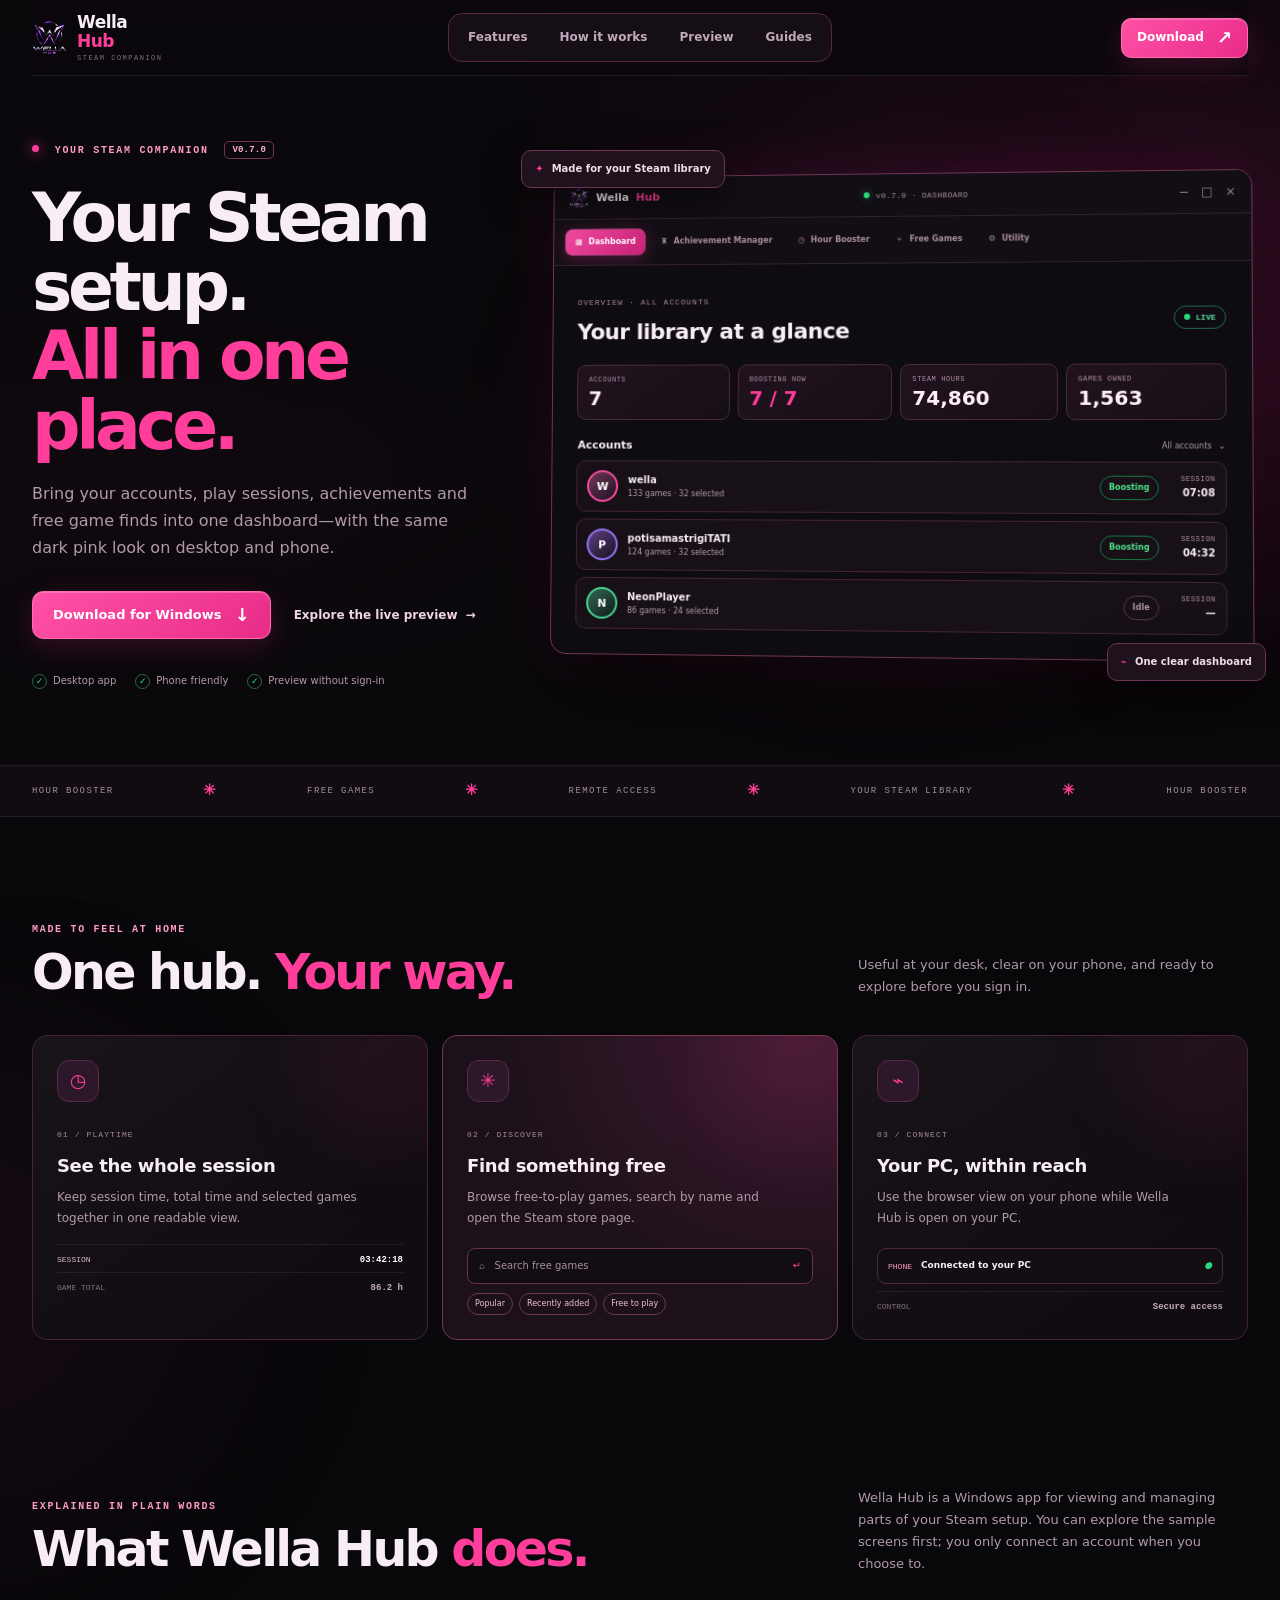
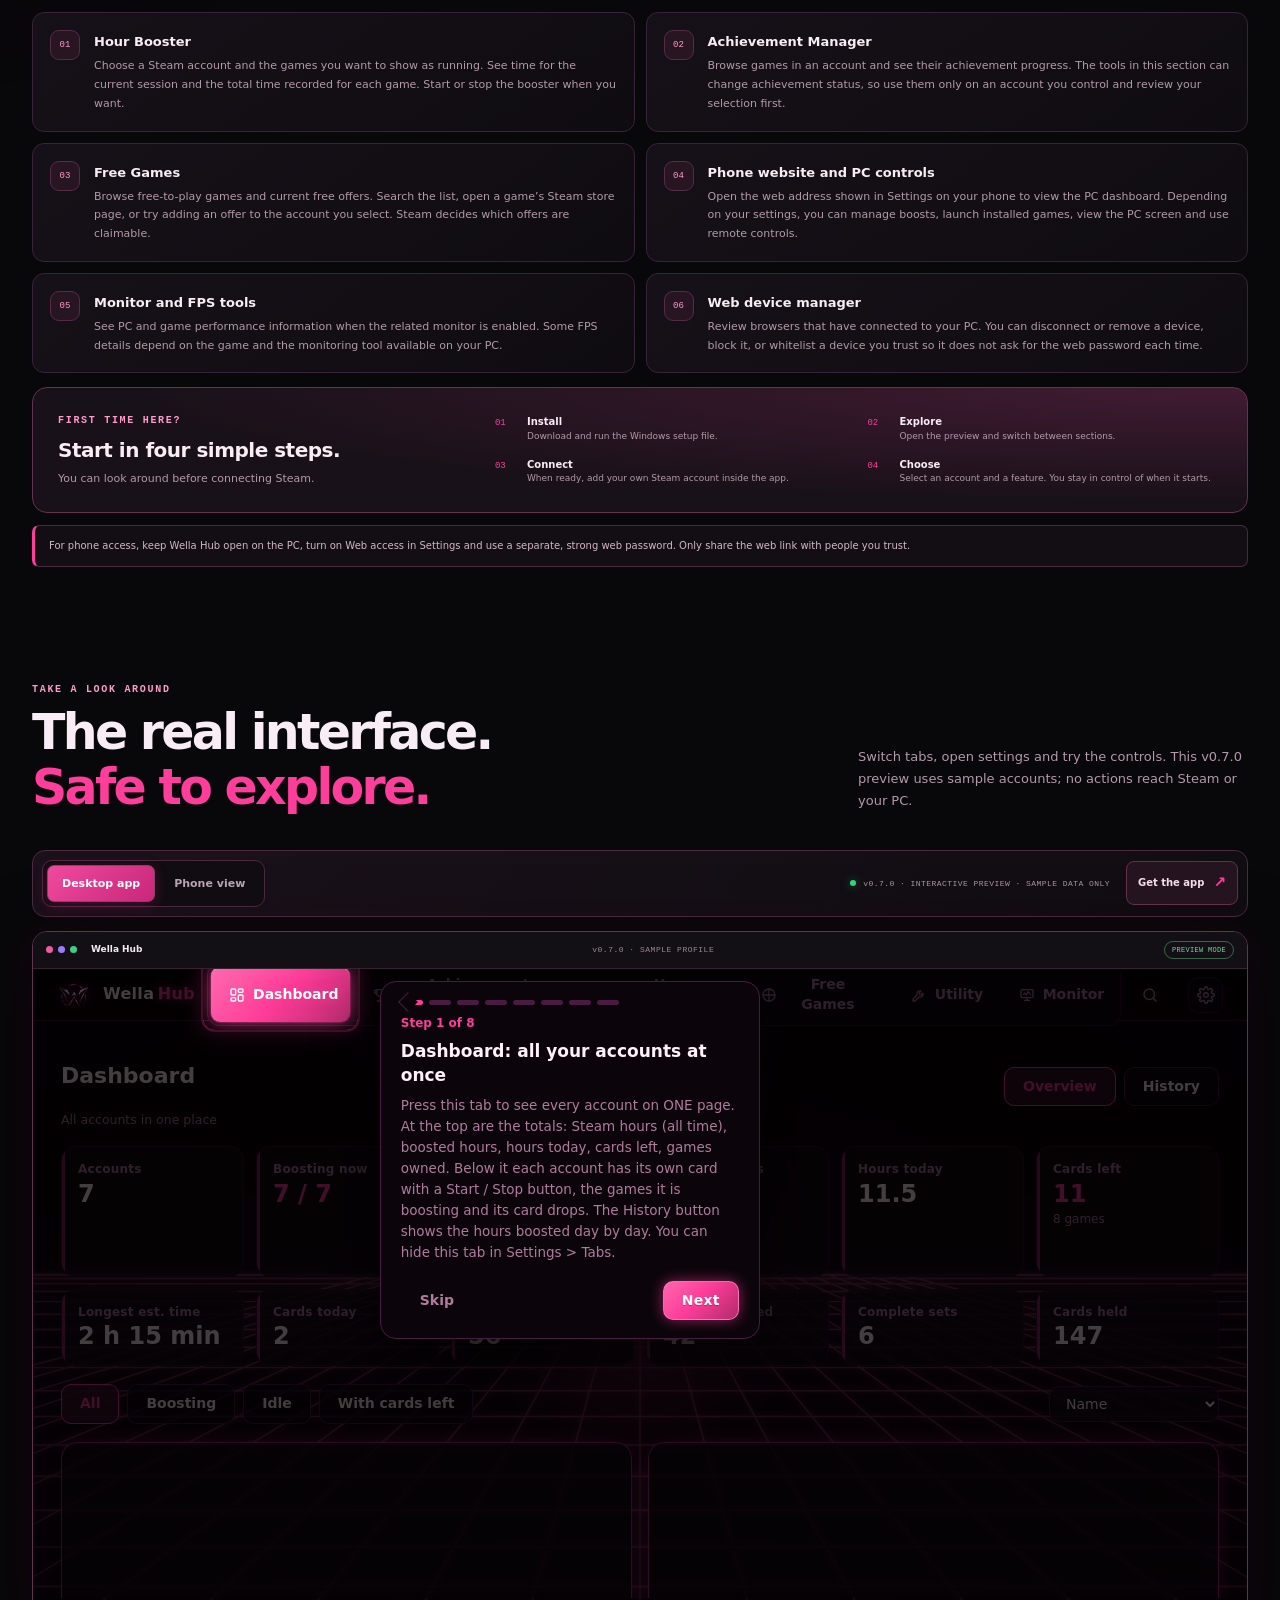
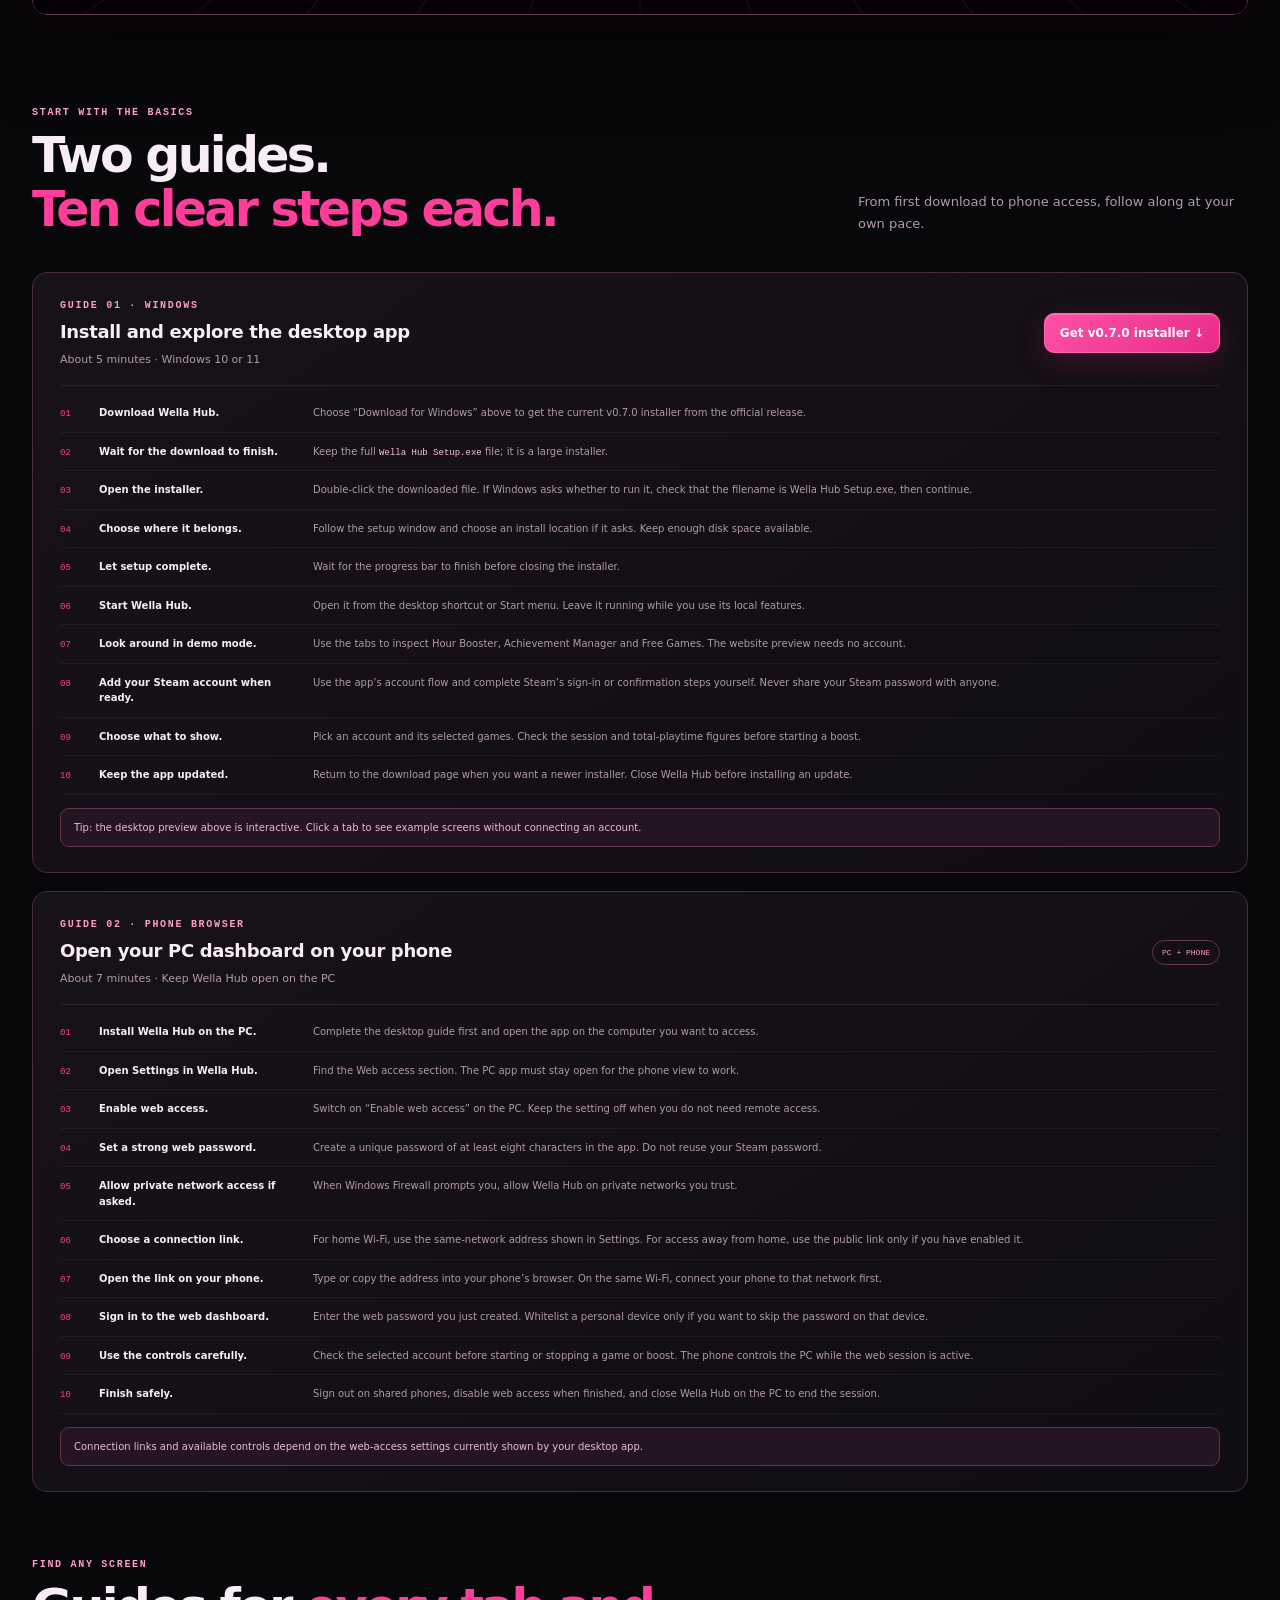
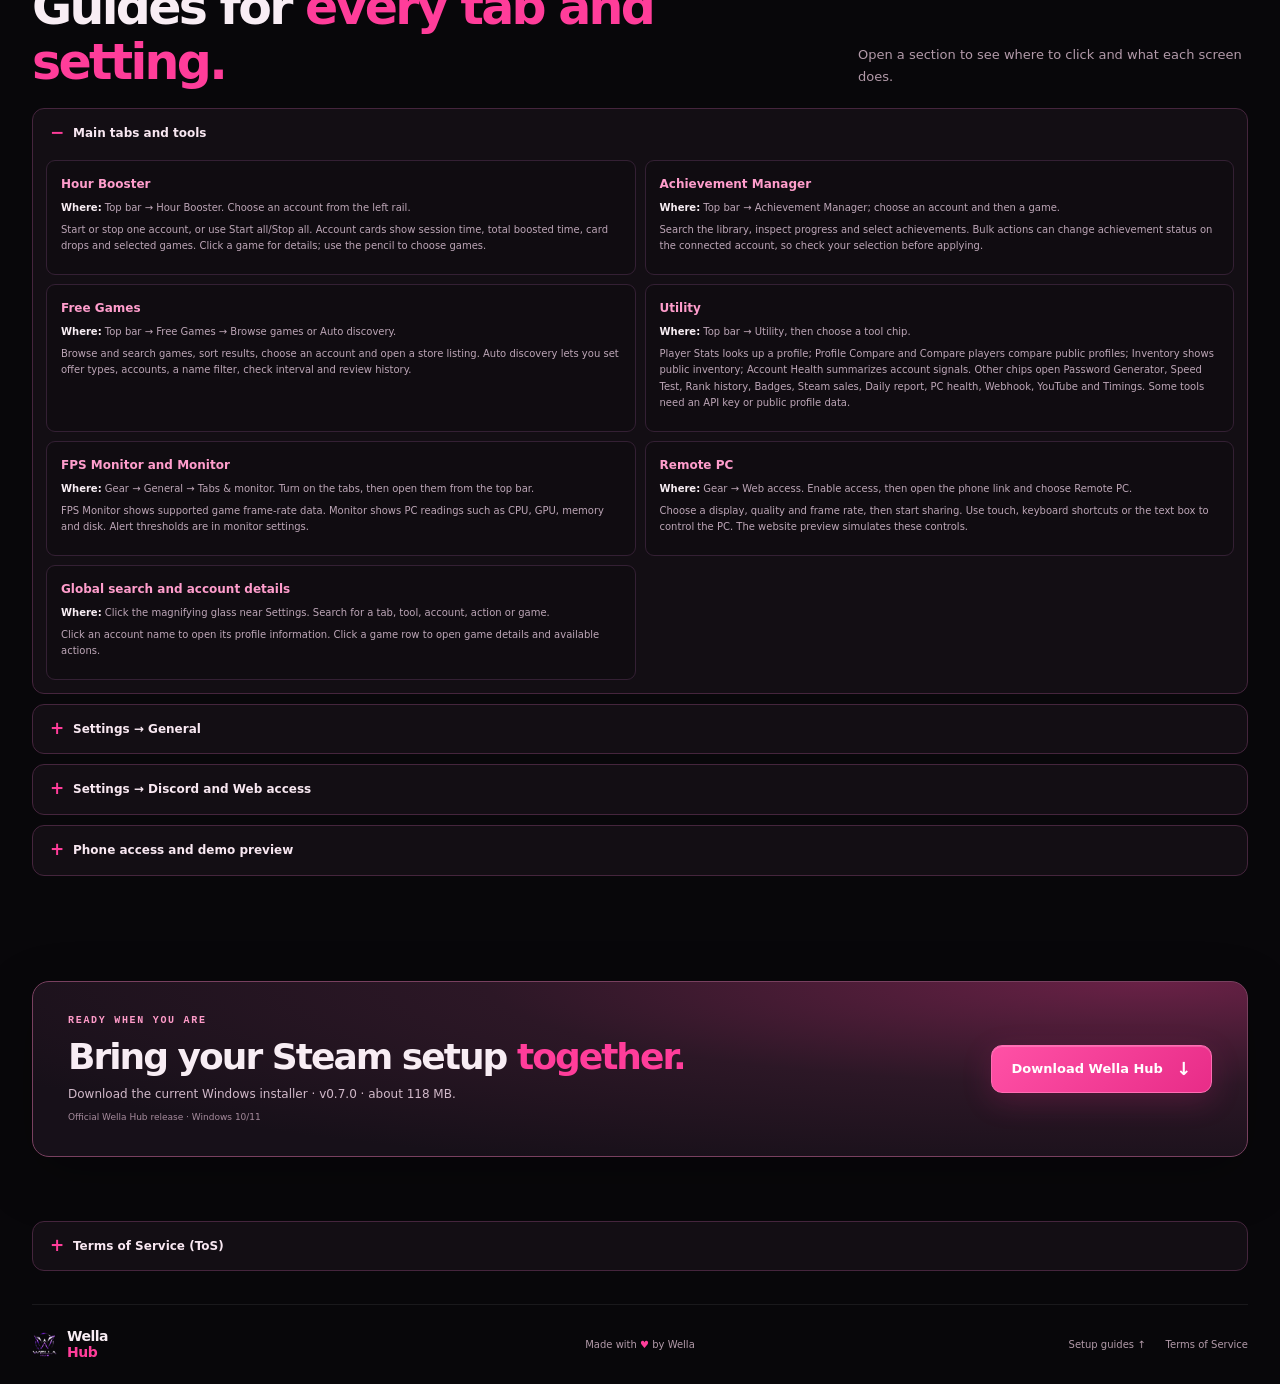
==== commit 7c1035b6: "Update download link for Wella Hub installer" ====
--- a/index.html
+++ b/index.html
@@ -6,9 +6,9 @@
   <meta name="theme-color" content="#08070a">
   <meta name="description" content="Wella Hub brings your Steam accounts, play sessions, achievements and free games into one dark pink dashboard.">
   <meta property="og:title" content="Wella Hub — Your Steam setup, in one place">
-  <meta property="og:description" content="Explore the interactive Wella Hub v0.7.0 preview and download the Windows app.">
+  <meta property="og:description" content="Explore the interactive Wella Hub v0.7.2 preview and download the Windows app.">
   <meta property="og:type" content="website">
-  <title>Wella Hub v0.7.0 — Your Steam setup, in one place</title>
+  <title>Wella Hub v0.7.2 — Your Steam setup, in one place</title>
   <link rel="icon" href="assets/logo.png">
   <link rel="stylesheet" href="site.css">
   <link rel="stylesheet" href="preview-override.css">
@@ -19,7 +19,7 @@
     <a class="brand" href="#top" aria-label="Wella Hub home"><img src="assets/logo.png" alt=""><span>Wella <b>Hub</b><small>STEAM COMPANION</small></span></a>
     <button class="nav-toggle" type="button" aria-label="Open navigation" aria-expanded="false" aria-controls="site-nav"><span></span><span></span></button>
     <nav id="site-nav" class="site-nav" aria-label="Main navigation"><a href="#features">Features</a><a href="#what-it-does">How it works</a><a href="#preview">Preview</a><a href="#guides">Guides</a></nav>
-    <a class="button small" href="https://github.com/wlak47/WellaHub/releases/download/wellahubv2/Wella.Hub.Setup.v.0.7.0.exe" target="_blank" rel="noopener noreferrer">Download <span>↗</span></a>
+    <a class="button small" href="https://github.com/wlak47/WellaHub/releases/download/wla/Wella.Hub.v.0.7.2.exe" target="_blank" rel="noopener noreferrer">Download <span>↗</span></a>
   </header>
 
   <main id="top">
@@ -27,7 +27,7 @@
       <div class="hero-copy"><div class="eyebrow"><i></i> YOUR STEAM COMPANION <span class="version-chip">v0.7.0</span></div>
         <h1>Your Steam setup.<br><span>All in one place.</span></h1>
         <p>Bring your accounts, play sessions, achievements and free game finds into one dashboard—with the same dark pink look on desktop and phone.</p>
-        <div class="hero-actions"><a class="button" href="https://github.com/wlak47/WellaHub/releases/download/wellahubv2/Wella.Hub.Setup.v.0.7.0.exe" target="_blank" rel="noopener noreferrer">Download for Windows <span>↓</span></a><a class="textlink" href="#preview">Explore the live preview <span>→</span></a></div>
+        <div class="hero-actions"><a class="button" href="https://github.com/wlak47/WellaHub/releases/download/wla/Wella.Hub.v.0.7.2.exe" target="_blank" rel="noopener noreferrer">Download for Windows <span>↓</span></a><a class="textlink" href="#preview">Explore the live preview <span>→</span></a></div>
         <div class="trust"><span><i>✓</i> Desktop app</span><span><i>✓</i> Phone friendly</span><span><i>✓</i> Preview without sign-in</span></div>
       </div>
       <div class="hero-art" aria-label="Wella Hub dashboard preview">
@@ -128,7 +128,7 @@
       </div>
     </section>
 
-    <section class="download-band wrap" id="download"><div><div class="eyebrow">READY WHEN YOU ARE</div><h2>Bring your Steam setup <span>together.</span></h2><p>Download the current Windows installer · v0.7.0 · about 118 MB.</p><small>Official Wella Hub release · Windows 10/11</small></div><a class="button" href="https://github.com/wlak47/WellaHub/releases/download/wellahubv2/Wella.Hub.Setup.v.0.7.0.exe" target="_blank" rel="noopener noreferrer">Download Wella Hub <span>↓</span></a></section>
+    <section class="download-band wrap" id="download"><div><div class="eyebrow">READY WHEN YOU ARE</div><h2>Bring your Steam setup <span>together.</span></h2><p>Download the current Windows installer · v0.7.0 · about 118 MB.</p><small>Official Wella Hub release · Windows 10/11</small></div><a class="button" href="https://github.com/wlak47/WellaHub/releases/download/wla/Wella.Hub.v.0.7.2.exe" target="_blank" rel="noopener noreferrer">Download Wella Hub <span>↓</span></a></section>
   </main>
   <section class="tos wrap" id="terms"><details><summary>Terms of Service (ToS)</summary><div><p>Wella Hub is provided as-is for personal use. You are responsible for the accounts you connect and the actions you choose. Follow Steam’s terms and the rules of any service you use.</p><p>The website preview uses fictional sample data. Its buttons do not control your computer or contact Steam. Features in the installed app may read or change data only after you choose to connect and use them.</p><p>Keep passwords, API keys and remote-access links private. Use remote access only on devices and networks you trust. You can disable web access in the app’s Settings.</p><p>Availability and results can depend on Steam, third-party services, network access and your settings. The app and site may change as they are updated.</p><p>By downloading or using Wella Hub, you agree to use it lawfully and accept these terms. If you do not agree, do not use the app.</p></div></details></section>
   <footer class="wrap footer"><a class="brand" href="#top"><img src="assets/logo.png" alt=""><span>Wella <b>Hub</b></span></a><span>Made with <b>♥</b> by Wella</span><div><a href="#guides">Setup guides ↑</a><a href="#terms">Terms of Service</a></div></footer>
